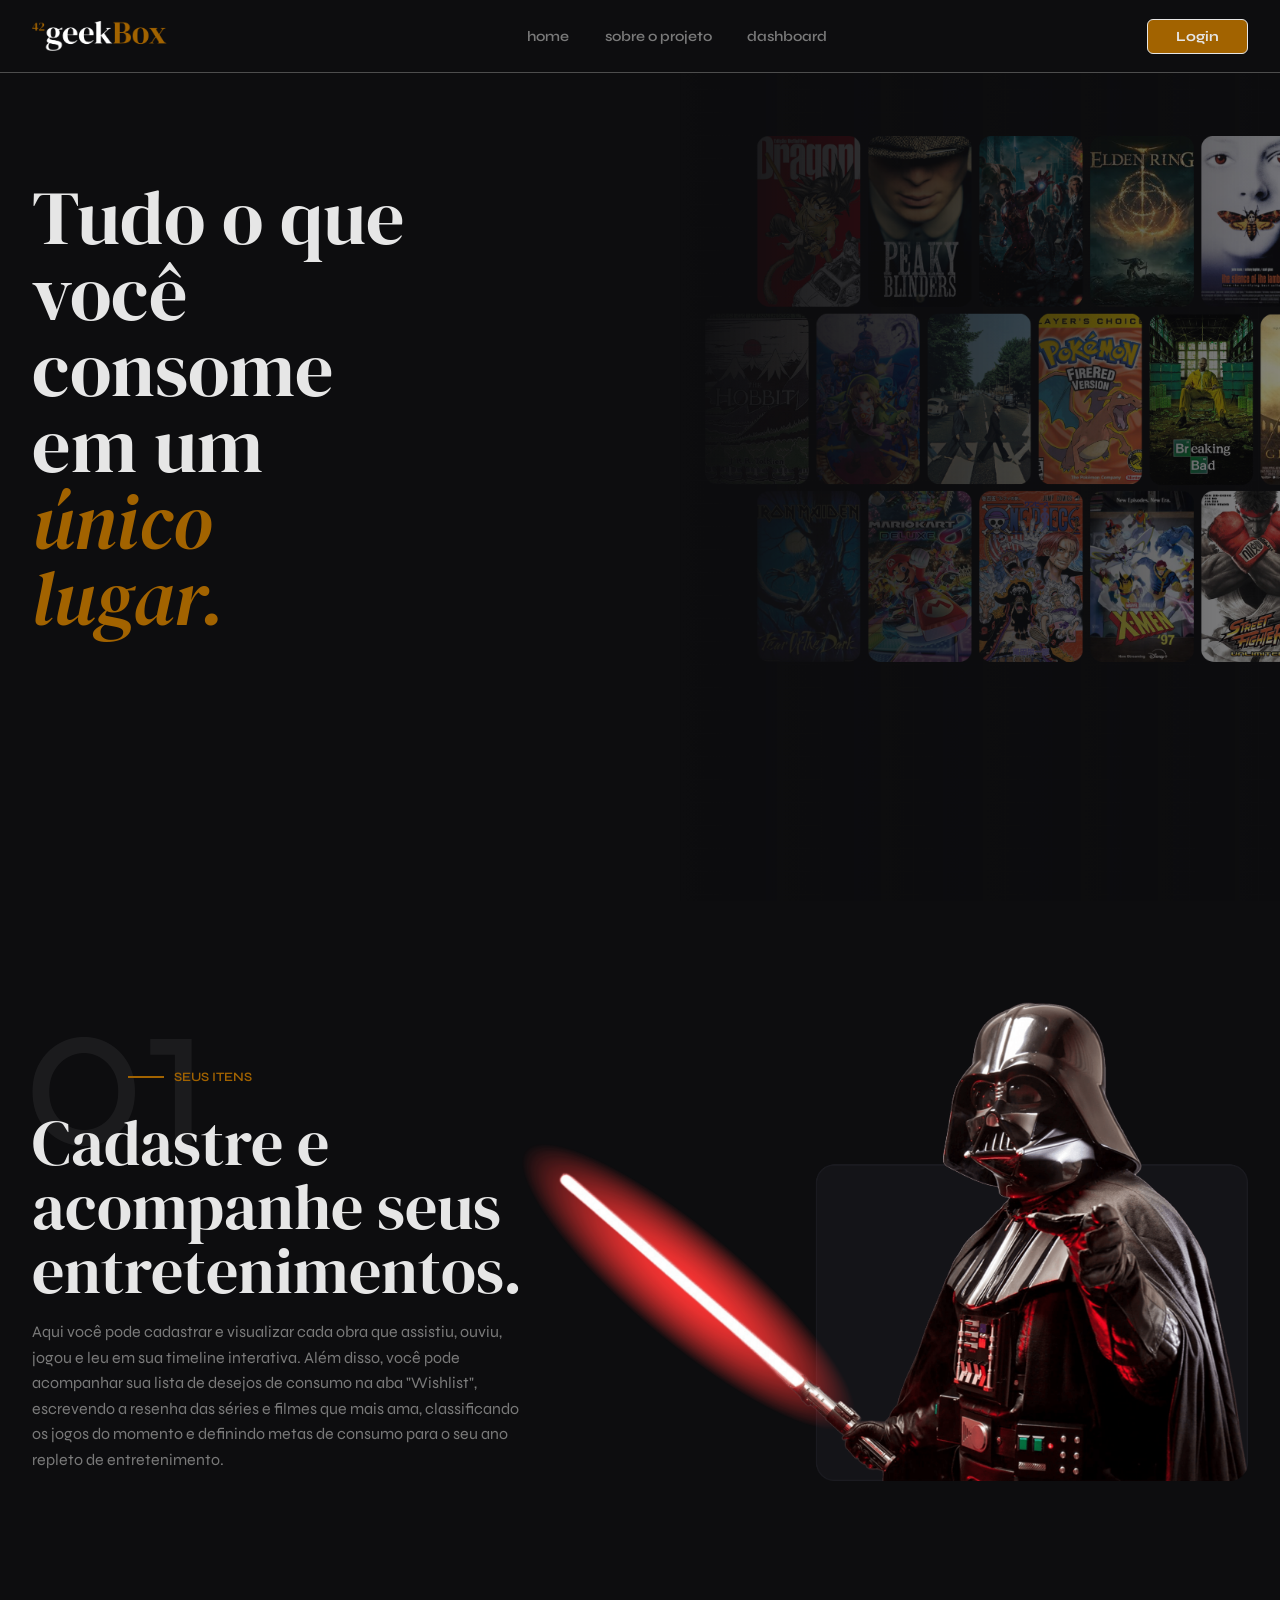
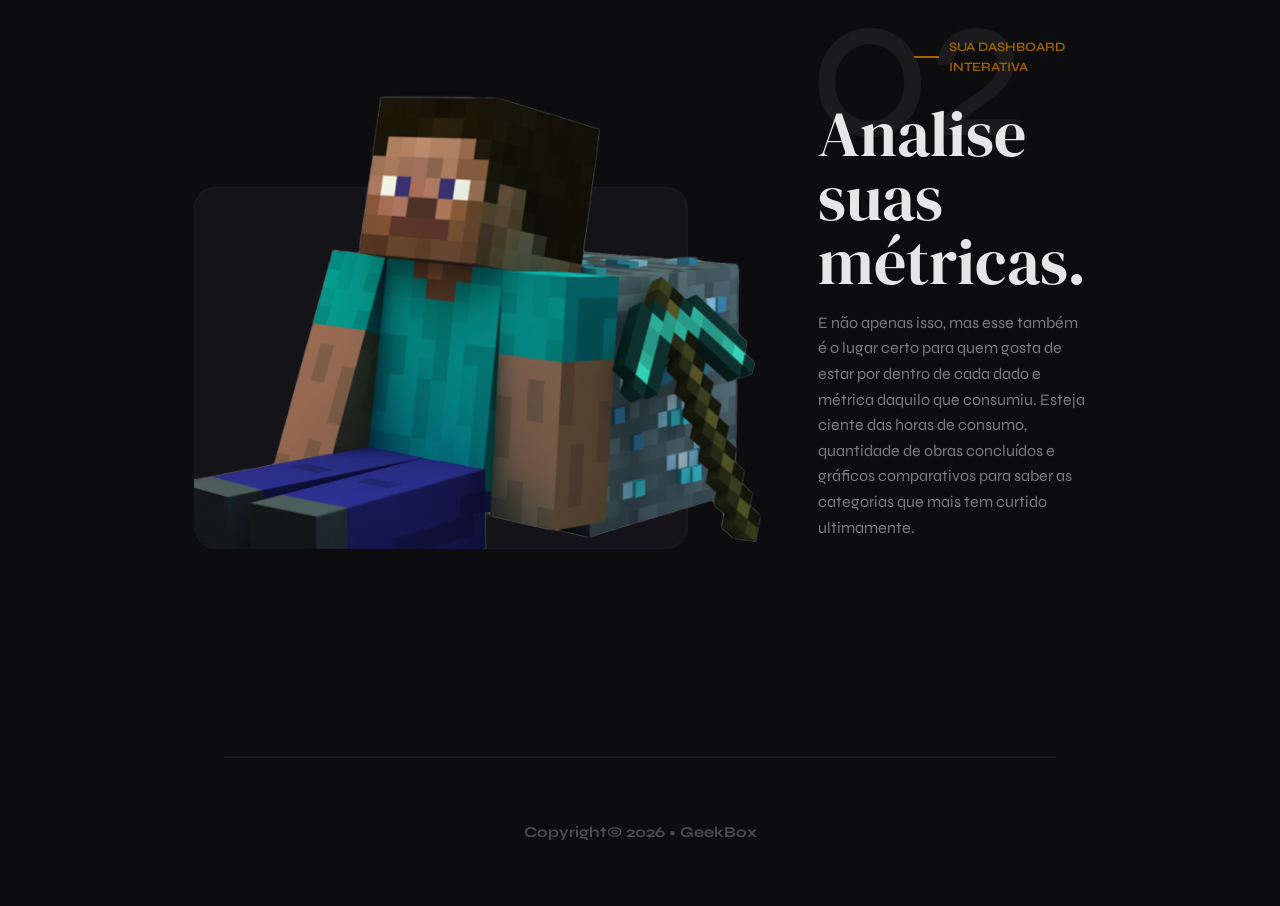
==== public/index.html @ f057a1bf "footer structure ready" ====
<!DOCTYPE html>
<html lang="en">

<head>
    <meta charset="UTF-8">
    <meta http-equiv="X-UA-Compatible" content="IE=edge">
    <meta name="viewport" content="width=device-width, initial-scale=1.0">

    <title>AquaTech | Página Inicial</title>

    <script src="./js/sessao.js"></script>

    <link rel="stylesheet" href="./css/estilo.css">
    <link rel="stylesheet" href="./css/components.css">
    <link rel="icon" href="./assets/icon/favicon2.ico">
    <link rel="preconnect" href="https://fonts.gstatic.com">
</head>

<body>
    <div class="header">
      <div class="container">
        <div class="logo-img">
          <img src="../public/assets/logo/logo-geekbox.png" alt="">
        </div>
        <ul class="navbar">
          <li><a href="#hero-section">home</a></li>    
          <li><a href="#second-section">sobre o projeto</a></li>    
          <li><a href="#third-section">dashboard</a></li>    
        </ul>
        <a href="./login.html">
          <button class="btn-login">Login</button>
        </a>
      </div>
    </div>
  

    <div>
      <div class="banner">
        <div class="container">
          <p>Tudo o que você consome em um <span>único lugar.</span></p>
        </div>
      </div>
    </div>
  

<!-- SEGUNDA SECTION -->
    <div class="social">
      <div class="container">
        <div class="content">
          <div class="container-text">
            <div class="content-header">
              <span class="bg-number">01</span>
              <div class="header-tag">
                <span class="line"></span>
                <span>SEUS ITENS</span>
              </div>
            </div>
            <div class="content-title">
              <h2>
                Cadastre e acompanhe seus entretenimentos.
              </h2>
            </div>
            <div class="content-text">
              <p>
                Aqui você pode cadastrar e visualizar cada obra que assistiu, ouviu, jogou e leu em sua timeline interativa. Além disso, você pode acompanhar sua lista de desejos de consumo na aba "Wishlist", escrevendo a resenha das séries e filmes que mais ama, classificando os jogos do momento e definindo metas de consumo para o seu ano repleto de entretenimento.
              </p>
            </div>
          </div>
          <div class="content-img">
            <img src="./assets/landing-page/Group 19.png" alt="">
          </div>
        </div>

      </div>
    </div>

<!-- TERCEIRA SECTION -->
    <div class="social">
      <div class="container">
        <div class="content-second">
          <div class="content-img">
            <img src="./assets/landing-page/Group 20.png" alt="">
          </div>

          <div class="container-text">
            <div class="content-header">
              <span class="bg-number">02</span>
              <div class="header-tag">
                <span class="line"></span>
                <span>SUA DASHBOARD INTERATIVA</span>
              </div>
            </div>
            <div class="content-title">
              <h2>
                Analise suas métricas.
              </h2>
            </div>
            <div class="content-text">
              <p>
                E não apenas isso, mas esse também é o lugar certo para quem gosta de estar por dentro de cada dado e métrica daquilo que consumiu. Esteja ciente das horas de consumo, quantidade de obras concluídos e gráficos comparativos para saber as categorias que mais tem curtido ultimamente.
              </p>
            </div>
          </div>
        </div>

      </div>
    </div>

    <!-- <div>
      <div class="container">

      </div>
    </div> -->
  
    <div class="footer">
      <div>
        <span class="line-footer"></span>
      </div>
      <div class="container">
        <h4>Copyright© 2026 • GeekBox</h4>
      </div>
    </div>
  </body>

</html>
---- public/css/estilo.css ----
@import url('https://fonts.googleapis.com/css2?family=DM+Mono:ital,wght@0,300;0,400;0,500;1,300;1,400;1,500&display=swap');

@import url('https://fonts.googleapis.com/css2?family=DM+Mono:ital,wght@0,300;0,400;0,500;1,300;1,400;1,500&family=DM+Serif+Display:ital@0;1&display=swap');

@import url('https://fonts.googleapis.com/css2?family=DM+Mono:ital,wght@0,300;0,400;0,500;1,300;1,400;1,500&family=DM+Serif+Display:ital@0;1&family=Syne:wght@400..800&display=swap');


body {
  margin: 0;
  padding: 0;
  font-family: var(--fonte-principal);
  font-size: 1rem;
  line-height: 1.6;

  color: #e6e6e6;
  background-color: #0D0D0F;
}

:root {
  --tamanho-header: 8vh;
  --tamanho-banner: calc(100vh - var(--tamanho-header));
  /* --tamanho-simulador: calc(100vh - var(--tamanho-header) - var(--tamanho-footer) - 2px); */
  --tamanho-section: fit-content;
  --tamanho-login: calc(100vh - var(--tamanho-header) - var(--tamanho-footer) - 2px);
  --tamanho-footer: 65px;

  --dourado-principal: #A26300;
  --cinza-principal: #1C1C22;
  --cinza-secundario: #4D4D4D;
  --cinza-conteudo: #7a7a7a;
  --cinza-borda: #24242D; 
  --cinza-apagado: rgba(255, 255, 255, 0.06);

  --verde-claro: #639922;
  --verde-escuro: #1D9E75;
  --amarelo: #CAA200;
  --azul: #378ADD;
  --roxo: #5E56C4;
  --rosa: #D4537E;
  --laranja: #D85A30;

  --fonte-titulo: 'DM Serif Display', serif;
  --fonte-principal: 'Syne', sans-serif;
  --fonte-secundaria: 'DM Mono', sans-serif;
}

.container {
  display: flex;
  width: 95%;
  margin: auto;
}

.header {
  height: var(--tamanho-header);
  border-bottom: 1px solid var(--cinza-secundario);
}

.header .container {
  justify-content: space-between;
  align-items: center;
  height: 100%;
}

.header a {
  text-decoration: none;
  color: var(--cinza-conteudo);
  font-weight: 600;
  font-size: 0.9em;
}

.agora {
  font-weight: 800;
}

.navbar {
  width: 300px;
  display: flex;
  align-items: center;
  justify-content: space-between;
  list-style: none;

  color: #e3b062;
}

.header h1 {
  margin: 0;
}

/* BANNER */


.banner {
  height: var(--tamanho-banner);

  background-image: url('../assets/landing-page/banner-img.png');
  background-size: cover;
}

.banner .container {
  justify-content: center;
  align-items: center;
  height: 100%;
}

.banner .container p {
  width: 40%;
  margin: 0 840px 160px 0;
  padding: 0;
  font-size: 76px;
  line-height: 1;
  font-family: var(--fonte-titulo);
}

.banner .container span {
  font-style: italic;
  color: var(--dourado-principal);
}

/* MISSÃO VISÃO VALORES */

.social {
  height: var(--tamanho-section);
}

.social .container {

  justify-content: center;
  align-items: center;
  /* padding: 42px 420px; */
}

.social .container .content {
  display: flex;
  flex-direction: row;
  justify-content: center;
  align-items: flex-end;
  
  height: 100%;
  width: 100%;
  padding: 80px 320px;
  
}


.social .container .content-second {
  display: flex;
  flex-direction: row;
  justify-content: center;
  align-items: flex-end;
  
  height: 100%;
  width: 100%;
  padding: 80px 320px;
  gap: 56px;
}

.container-text {
  position: relative;
  z-index: 1;
  display: flex;
  flex-direction: column;

}

.content-header {
  position: relative;
}

.bg-number{
  position: absolute;
  top: -140px;
  left: -10px;

  font-family: var(--fonte-principal);
  font-size: 210px;
  font-weight: 400;
  line-height: 1;
  color: var(--cinza-apagado);
}

.header-tag {
  position: absolute;
  bottom: 24px;
  left: 96px;
  display: flex;
  align-items: center;
  gap: 10px;

}

.social p {
  text-align: left;
}




.line {
  display: block;
  background-color: var(--dourado-principal);
  width: 36px;
  height: 2px;
}

.header-tag:nth-child(2) {
  z-index: 999;
  font-family: var(--fonte-principal);
  font-size: 0.8em;
  font-weight: 600;
  color: var(--dourado-principal);
}


.content-img img {
  height: 500px;
}

.content-title h2 {
  font-family: var(--fonte-titulo);
  font-size: 4em;
  font-weight: 200;
  line-height: 1;

  margin: 0;
}

.content-text p {
  color: var(--cinza-conteudo);
}

/* FOOTER */

.footer {
  height: 150px;
  color: var(--cinza-secundario);

  display: flex;
  font-size: 15px;
  flex-direction: column;
  justify-content: center;
  align-items: center;

  margin-top: 120px;
}

.footer .container {
  justify-content: center;
  text-align: center;
}

.footer .container .version {
  font-size: 12px;
}

.line-footer {
  display: block;
  background-color: var(--cinza-apagado);
  width: 65vw;
  height: 2px;
}

/* LOGIN */

.login {
  height: var(--tamanho-login);
  background-image: url('../assets/imgs/bg-jelly-fish-para-home.png');
  background-size: cover;
}

.login .container {
  justify-content: center;
  align-items: center;
  height: 100%;
}

.card {
  width: 50%;
  background-color: #e5e5e5;
  border-radius: 10px;
  display: flex;
  align-items: center;
  justify-content: space-evenly;
  color: palevioletred;
  flex-direction: column;
  height: fit-content;
  padding: 20px 0;
}

.card h2 {
  margin: 0;
  font-size: 30px;
}

.formulario {
  display: flex;
  height: 90%;
  width: 80%;
  justify-content: space-around;
  flex-direction: column;
}

.formulario span {
  font-size: 15px;
  font-weight: 800;
}

.formulario input {
  border: 2px solid #32b9cd;
  text-align: center;
  border-radius: 10px;
  margin: 0;
}

.formulario select {
  border: 2px solid #32b9cd;
  background-color: white;
  color: gray;
  height: 36px;
  text-align: center;
  border-radius: 10px;
  margin: 0;
}

.campo {
  display: flex;
  flex-direction: column;
  justify-content: start;
  padding: 5px 0;
}

.botao {
  cursor: pointer;
  font-family: "Barlow", sans-serif;
  border: 0;
  border-radius: 5px;
  font-weight: 600;
  font-size: 18px;
  color: #fff;
  background-color: #ED145B;
  width: 120px;
  height: 30px;
  align-self: center;
  margin-top: 20px;
}

.loading-div {
  width: 50px;
  display: none;
}

.loading-div img {
  height: 50px;
  width: 50px;
}

#div_erros_login {
  display: none
}

/* FORMULARIO */

.alerta_erro{
  display: flex;
  justify-content: flex-end;
}

.card_erro {
  display: none;
  background-color: #fff;
  color: black;
  width: 230px;
  position: fixed;
  border-radius: 4px;
  border: #ED145B 3px solid;
  padding: 10px;
  margin-right: 10%;
}

.card_erro #mensagem_erro{
  font-weight: 500;
  font-size: 20px;
}

.formulario .tipo_campo {
  font-size: 20px;
  font-weight: 600 !important;
}

.formulario {
  display: flex;
  flex-direction: column;
}

input {
  margin-bottom: 10px;
  border: 2px solid #32b9cd;
  padding: 10px;
  text-align: center;
  border-radius: 10px;
}

.btn {
  font-family: "Barlow", sans-serif;
  border: 0;
  border-radius: 5px;
  font-weight: 600;
  font-size: 18px;
  padding: 10px 15px;
  color: white;
  background-color: #ED145B;
  width: 120px;
  align-self: center;
  margin-top: 5px;
}

.loading-div {
  width: 50px;
  margin: auto;
  display: none;
}

.loading-div img {
  height: 50px;
  width: 50px;
}

/* SIMULADOR */

.simulador {
  color: white;
}

.simulador .container {
  flex-direction: column;
  overflow: scroll; 
  height: var(--tamanho-simulador);
}

/* ALERTA */

#alerta {
  position: absolute;
  right: 0;
  bottom: 0;
}

.mensagem-alarme {
  background-color: white;
  border-radius: 5px;
  width: 300px;
  height: 80px;
  margin: 10px;
  padding: 10px 0;
  display: flex;
  justify-content: space-evenly;
  align-items: center;
}

.mensagem-alarme h3 {
  font-size: 14px;
  margin: 0;
}

.mensagem-alarme .informacao {
  width: 66%;
}

.alarme-sino {
  width: 48px;
  height: 48px;
  animation-name: bell;
  animation-duration: 4s;
  background-image: url('https://cdn-icons-png.flaticon.com/512/1157/1157000.png');
  background-size: cover;
  animation-iteration-count: infinite;
}

@keyframes bell {
  0%   {transform: rotate(25deg)}
  25%  {transform: rotate(-25deg)}
  50%  {transform: rotate(25deg)}
  75%  {transform: rotate(-25deg)}
  100% {transform: rotate(25deg)}
}
---- public/css/components.css ----
.logo-img {
    display: flex;
}

.logo-img img {
    height: 30px;
}

.btn-login {
    background-color: #A26300;
    color: #e6e6e6;
    border: 1.5px solid #e6e6e6;
    border-radius: 6px;
    padding: 8px 28px;
    cursor: pointer;
    font-family: 'Syne', sans-serif;
    font-weight: 700;
    font-size: 14px;
}
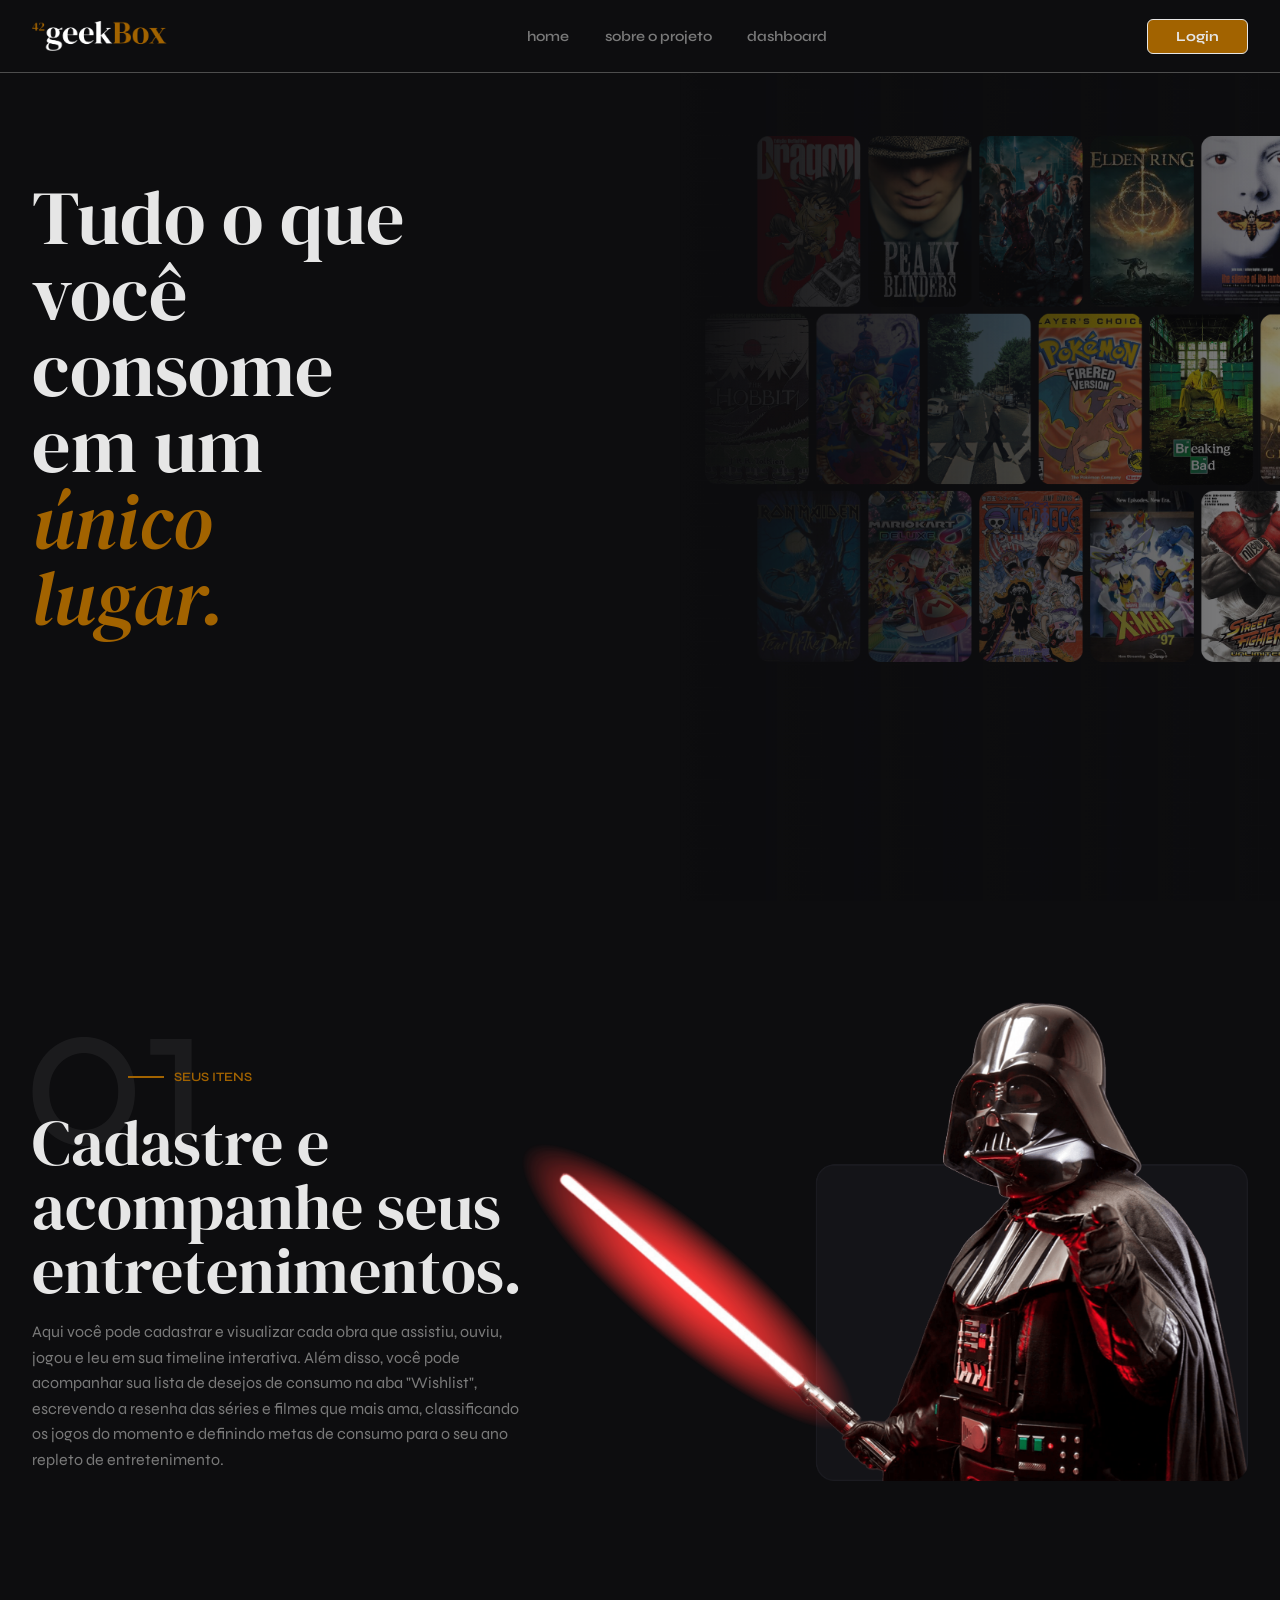
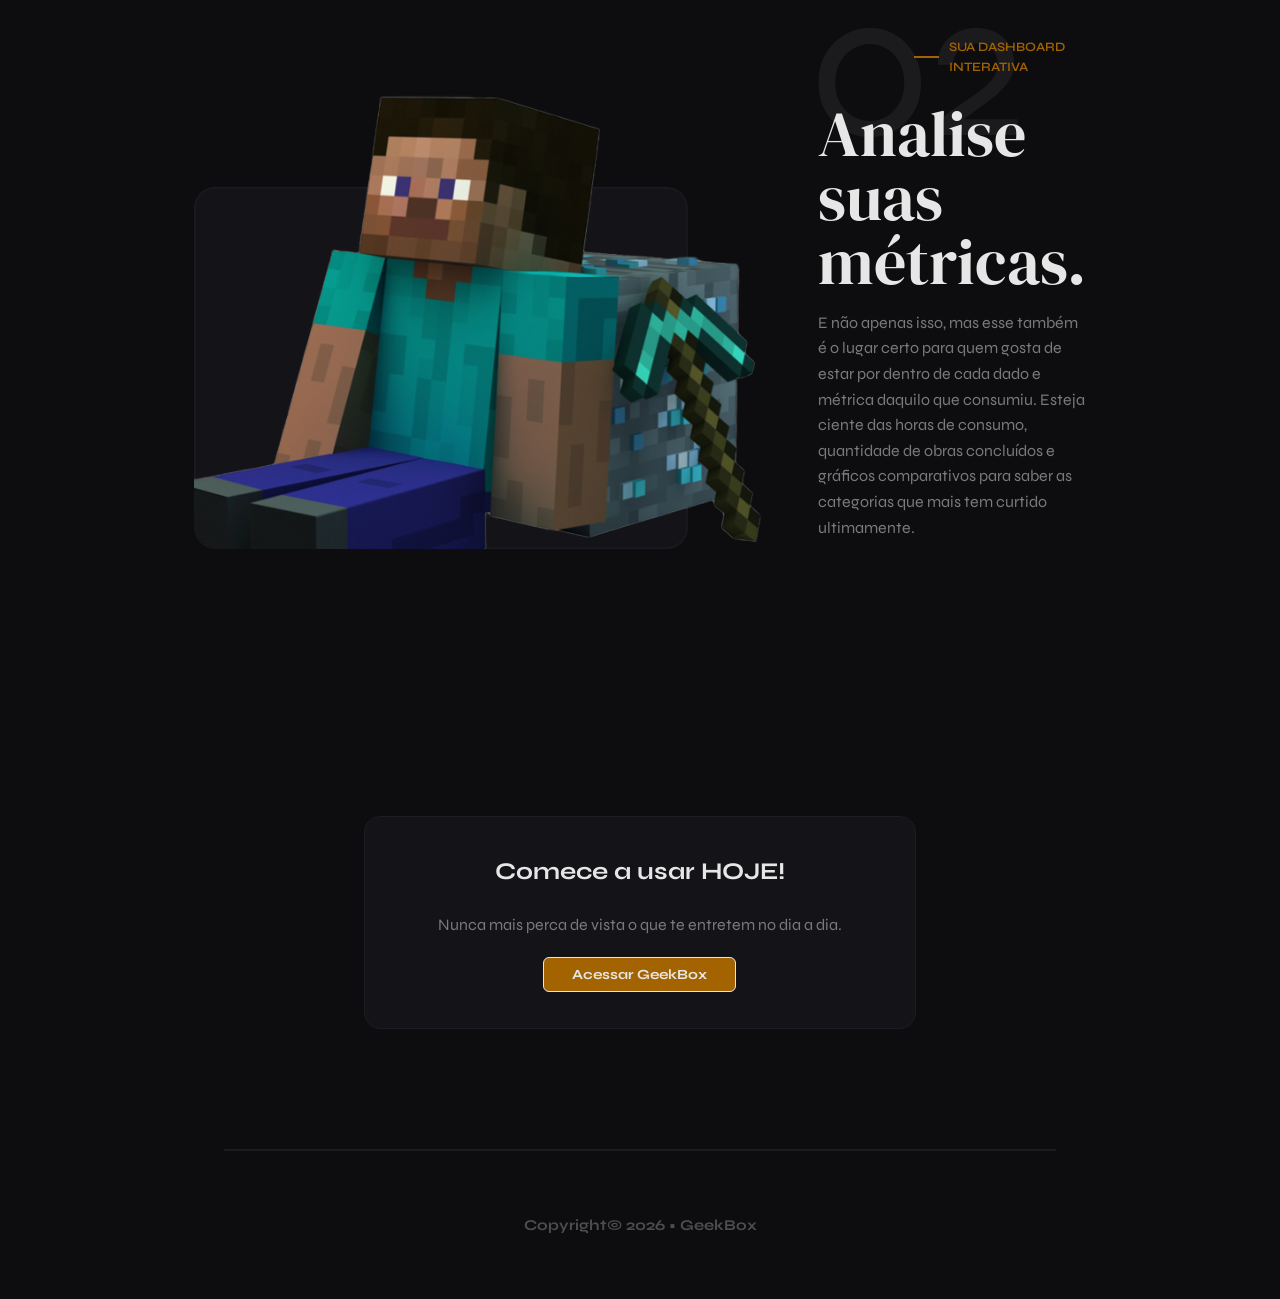
==== commit 0aadcfd0: "cta div" ====
--- a/public/index.html
+++ b/public/index.html
@@ -106,6 +106,15 @@
       </div>
     </div>
 
+    <div class="social cta">
+      <div class="container">
+        <div class="card">
+          <h2>Comece a usar <span>HOJE!</span></h2>
+          <p>Nunca mais perca de vista o que te entretem no dia a dia.</p>
+          <button class="btn-login">Acessar GeekBox</button>
+        </div>
+      </div>
+    </div>
     <!-- <div>
       <div class="container">
 
--- a/public/css/estilo.css
+++ b/public/css/estilo.css
@@ -25,6 +25,7 @@
   --tamanho-footer: 65px;
 
   --dourado-principal: #A26300;
+  --cinza-escuro: #141418;
   --cinza-principal: #1C1C22;
   --cinza-secundario: #4D4D4D;
   --cinza-conteudo: #7a7a7a;
@@ -228,6 +229,12 @@
   color: var(--cinza-conteudo);
 }
 
+/* CTA */
+
+.cta {
+  margin-top: 180px;
+}
+
 /* FOOTER */
 
 .footer {
@@ -271,24 +278,6 @@
   justify-content: center;
   align-items: center;
   height: 100%;
-}
-
-.card {
-  width: 50%;
-  background-color: #e5e5e5;
-  border-radius: 10px;
-  display: flex;
-  align-items: center;
-  justify-content: space-evenly;
-  color: palevioletred;
-  flex-direction: column;
-  height: fit-content;
-  padding: 20px 0;
-}
-
-.card h2 {
-  margin: 0;
-  font-size: 30px;
 }
 
 .formulario {
--- a/public/css/components.css
+++ b/public/css/components.css
@@ -16,4 +16,28 @@
     font-family: 'Syne', sans-serif;
     font-weight: 700;
     font-size: 14px;
+}
+
+.card {
+    width: 40%;
+    height: fit-content;
+
+    background-color: var(--cinza-escuro);
+    border: 1px solid var(--cinza-principal);
+    border-radius: 16px;
+    padding: 36px 32px;
+
+    display: flex;
+    flex-direction: column;
+
+    align-items: center;
+    gap: 4px;
+}
+
+.card p {
+    color: var(--cinza-conteudo);
+}
+
+.card h2 {
+    margin: 0;
 }
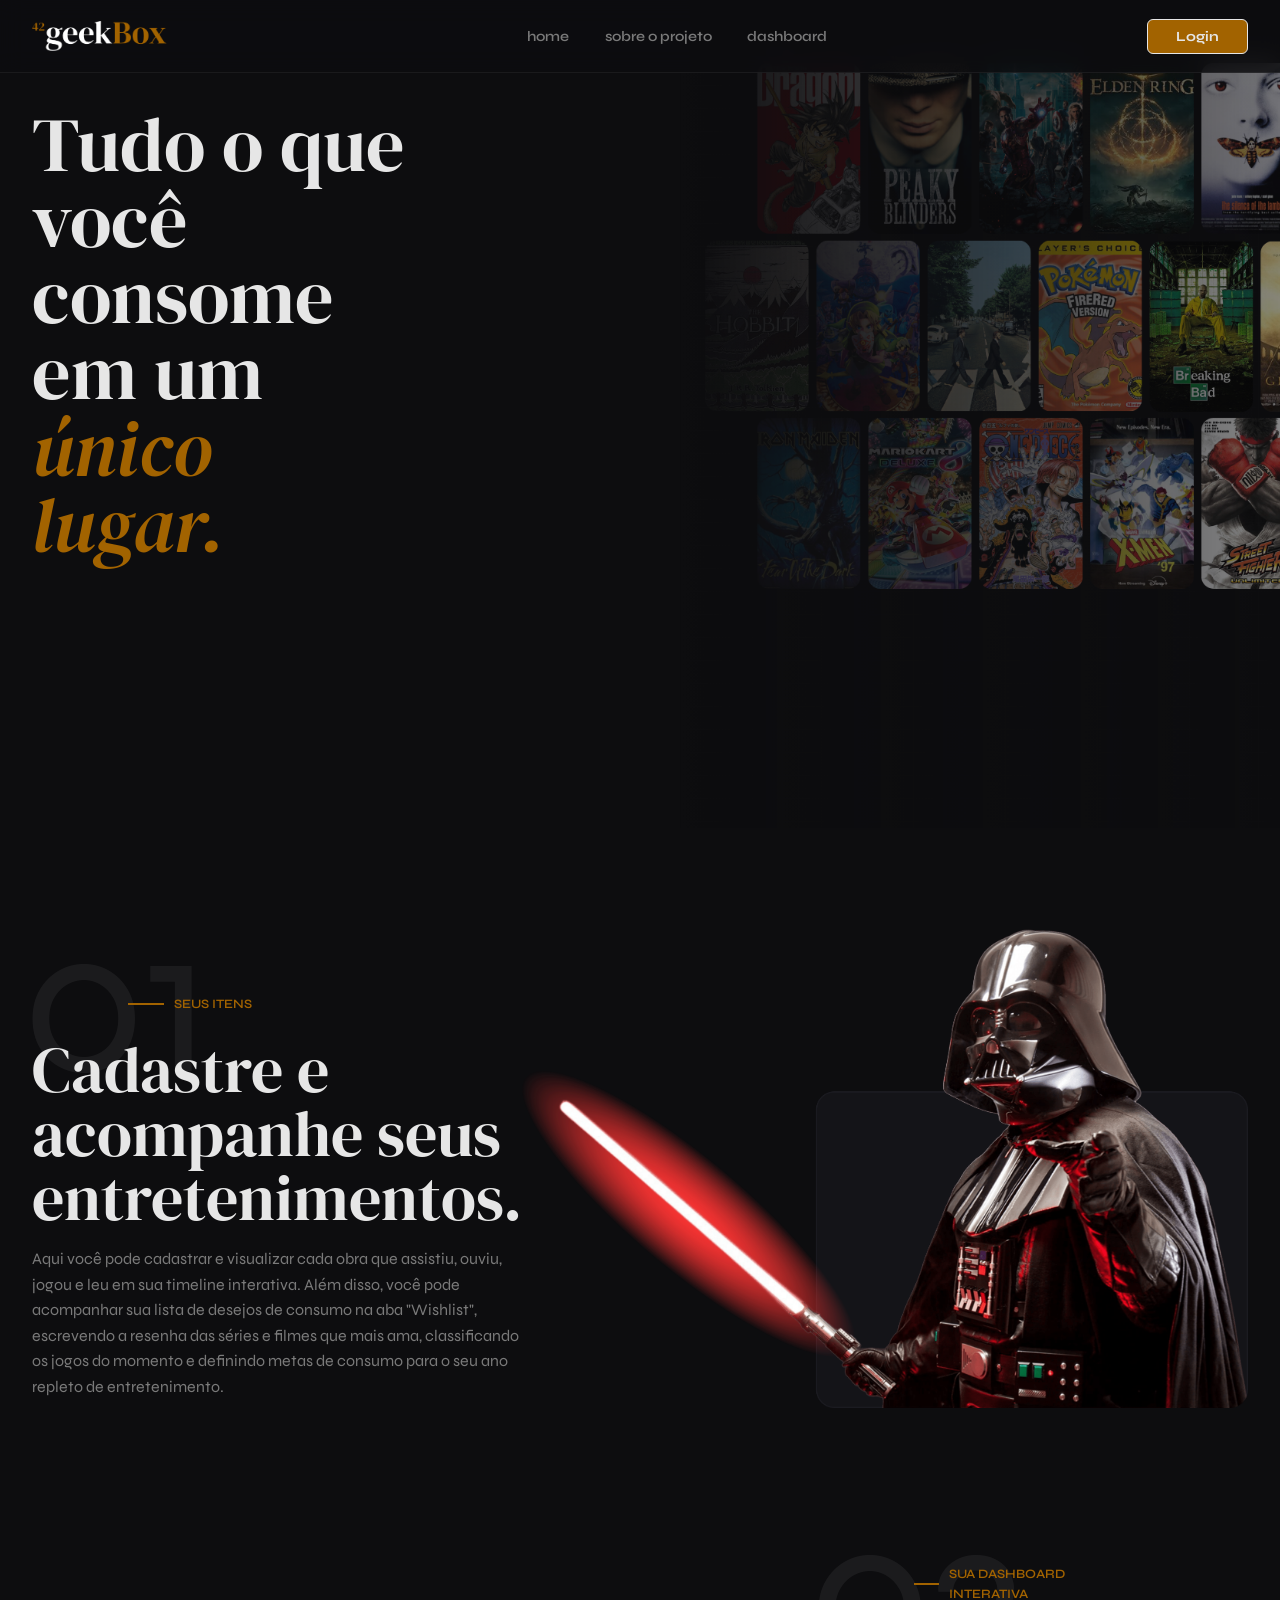
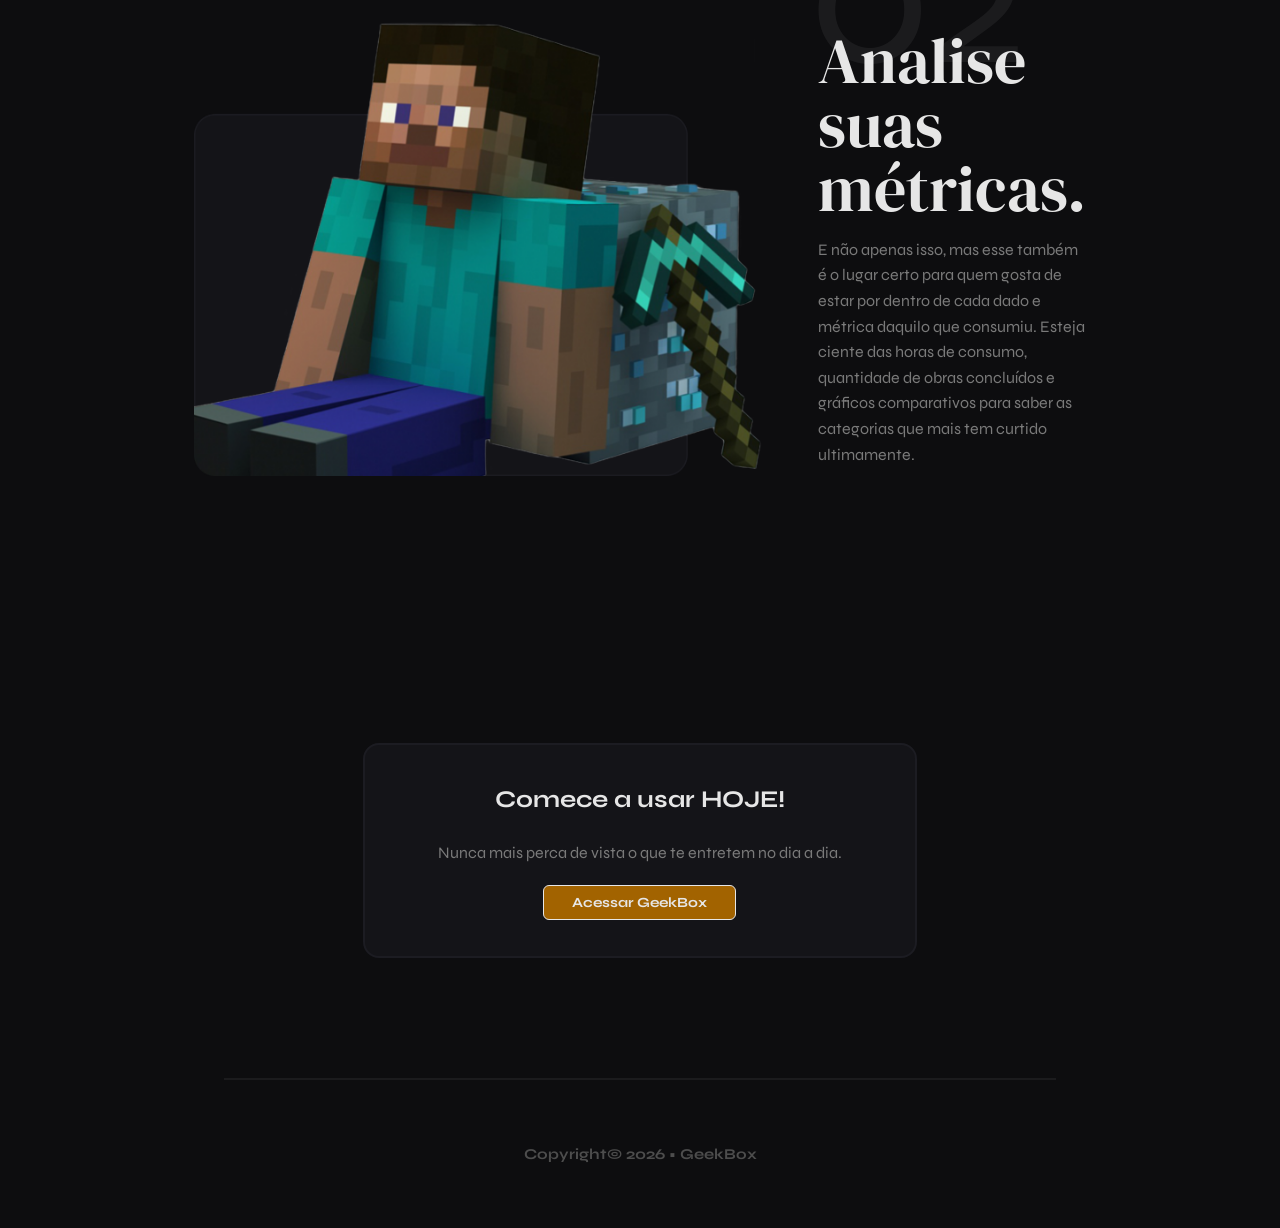
==== commit 4c25f767: "login page updated" ====
--- a/public/index.html
+++ b/public/index.html
@@ -20,7 +20,7 @@
     <div class="header">
       <div class="container">
         <div class="logo-img">
-          <img src="../public/assets/logo/logo-geekbox.png" alt="">
+          <img src="./assets/logo/logo-geekbox.png" alt="">
         </div>
         <ul class="navbar">
           <li><a href="#hero-section">home</a></li>    
@@ -37,7 +37,7 @@
     <div>
       <div class="banner">
         <div class="container">
-          <p>Tudo o que você consome em um <span>único lugar.</span></p>
+          <p>Tudo o que você consome em um <span class="italic-span">único lugar.</span></p>
         </div>
       </div>
     </div>
@@ -108,7 +108,7 @@
 
     <div class="social cta">
       <div class="container">
-        <div class="card">
+        <div class="card card-cta">
           <h2>Comece a usar <span>HOJE!</span></h2>
           <p>Nunca mais perca de vista o que te entretem no dia a dia.</p>
           <button class="btn-login">Acessar GeekBox</button>
--- a/public/css/estilo.css
+++ b/public/css/estilo.css
@@ -21,10 +21,12 @@
   --tamanho-banner: calc(100vh - var(--tamanho-header));
   /* --tamanho-simulador: calc(100vh - var(--tamanho-header) - var(--tamanho-footer) - 2px); */
   --tamanho-section: fit-content;
-  --tamanho-login: calc(100vh - var(--tamanho-header) - var(--tamanho-footer) - 2px);
+  /* --tamanho-login: calc(100vh - var(--tamanho-header)); */
+  --tamanho-login: 74vh;
   --tamanho-footer: 65px;
 
-  --dourado-principal: #A26300;
+  --branco: #e6e6e6;
+  --dourado-principal: rgb(162, 99, 0);
   --cinza-escuro: #141418;
   --cinza-principal: #1C1C22;
   --cinza-secundario: #4D4D4D;
@@ -53,7 +55,16 @@
 
 .header {
   height: var(--tamanho-header);
-  border-bottom: 1px solid var(--cinza-secundario);
+  border-bottom: 1px solid var(--cinza-apagado);
+  width: 100%;
+  position: fixed;
+  background-color: rgba(13, 13, 15, 0.8);
+  backdrop-filter: blur(12px);
+  z-index: 9999;
+}
+
+.header-login {
+  position: relative;
 }
 
 .header .container {
@@ -80,7 +91,7 @@
   justify-content: space-between;
   list-style: none;
 
-  color: #e3b062;
+  color: var(--dourado-principal);
 }
 
 .header h1 {
@@ -112,7 +123,7 @@
   font-family: var(--fonte-titulo);
 }
 
-.banner .container span {
+.italic-span {
   font-style: italic;
   color: var(--dourado-principal);
 }
@@ -268,36 +279,61 @@
 
 /* LOGIN */
 
+.main-container {
+  display: flex;
+  flex-direction: column;
+
+  gap: 24px;
+  height: 100vh;
+
+  margin-bottom: 24px;
+}
+
 .login {
   height: var(--tamanho-login);
-  background-image: url('../assets/imgs/bg-jelly-fish-para-home.png');
-  background-size: cover;
+  padding: 80px;
 }
 
 .login .container {
   justify-content: center;
   align-items: center;
+
   height: 100%;
+  width: 100%;
 }
 
 .formulario {
   display: flex;
-  height: 90%;
-  width: 80%;
-  justify-content: space-around;
-  flex-direction: column;
+  height: fit-content;
+  width: 100%;
+  justify-content: center;
+  flex-direction: column; 
+}
+
+.login-div {
+  display: flex;
+  justify-content: center;
+
+  margin-top: 24px;
+}
+
+.login-div button {
+  width: 140px;
 }
 
 .formulario span {
   font-size: 15px;
-  font-weight: 800;
+  font-weight: 700;
 }
 
 .formulario input {
-  border: 2px solid #32b9cd;
-  text-align: center;
-  border-radius: 10px;
-  margin: 0;
+  background-color: transparent;
+  padding: 8px 10px;
+  /* width: 100%; */
+  margin-bottom: 14px;
+  border: 1px solid var(--branco);
+  border-radius: 6px;
+  color: #e6e6e6;
 }
 
 .formulario select {
@@ -346,6 +382,12 @@
   display: none
 }
 
+.login-container {
+  display: flex;
+  gap: 12px;
+  align-items: stretch;
+}
+
 /* FORMULARIO */
 
 .alerta_erro{
@@ -381,11 +423,8 @@
 }
 
 input {
-  margin-bottom: 10px;
-  border: 2px solid #32b9cd;
-  padding: 10px;
-  text-align: center;
-  border-radius: 10px;
+  font-family: var(--fonte-principal);
+
 }
 
 .btn {
--- a/public/css/components.css
+++ b/public/css/components.css
@@ -19,11 +19,11 @@
 }
 
 .card {
-    width: 40%;
-    height: fit-content;
+    width: 100%;
+    height: 100%;
 
     background-color: var(--cinza-escuro);
-    border: 1px solid var(--cinza-principal);
+    border: 2px solid var(--cinza-principal);
     border-radius: 16px;
     padding: 36px 32px;
 
@@ -34,10 +34,105 @@
     gap: 4px;
 }
 
+
 .card p {
     color: var(--cinza-conteudo);
 }
 
 .card h2 {
     margin: 0;
-}+}
+
+.card-cta {
+    width: 40%;
+}
+
+.dash-button {
+    padding: 14px 40px;
+    border: 1.5px solid var(--branco);
+    border-radius: 8px;
+    font-weight: 700;
+    font-size: 14px;
+}
+
+.dash-button-selected {
+    padding: 14px 40px;
+    background-color: #e6e6e6;
+    border: 1.5px solid var(--branco);
+    border-radius: 8px;
+    font-weight: 700;
+    font-size: 14px;
+}
+
+.card-login {
+    flex: 1 1 300px;
+    display: flex;
+    justify-content: flex-start;
+    align-items: center;
+    border: 2px solid var(--cinza-principal);
+    background: linear-gradient(170deg, var(--cinza-escuro) 50%, var(--dourado-principal) 100%);
+    /* padding-bottom: 120px; */
+}
+
+.card-login h2 {
+    font-family: var(--fonte-titulo);
+    font-weight: 300;
+    font-size: 3.4em;
+    margin-bottom: 24px;
+}
+
+/* .card-login-header {
+    width: 100%;
+    height: fit-content;
+    display: flex;
+    justify-content: flex-start;
+    
+    padding-right: 42px;
+} */
+
+.card-login-header h2 {
+    margin-top: 72px;
+
+    width: 90%;
+    line-height: 1;
+}
+/* 
+.banner .container p {
+  width: 40%;
+  margin: 0 840px 160px 0;
+  padding: 0;
+  font-size: 76px;
+  line-height: 1;
+  font-family: var(--fonte-titulo);
+} */
+
+.card-img {
+    width: 100%;
+    height: 100%;
+
+    background-color: var(--cinza-escuro);
+    border: 1px solid var(--cinza-principal);
+    border-radius: 16px;
+    padding: 36px 32px;
+
+    display: flex;
+    flex-direction: column;
+
+    align-items: flex-start;
+    justify-content: flex-end;
+    gap: 4px;
+    flex: 4 1 300px;
+
+    background-image: linear-gradient(rgba(0, 0, 0, 0.4),rgba(0, 0, 0, 0.8)), url('../assets/poster/lotr.jpg');
+    background-repeat: no-repeat;
+    background-size: cover;
+    background-position: center;
+
+}
+
+.card-img h2 {
+    font-size: 2.6em;
+    font-weight: 700;
+    line-height: 1;
+    width: 40%;
+}
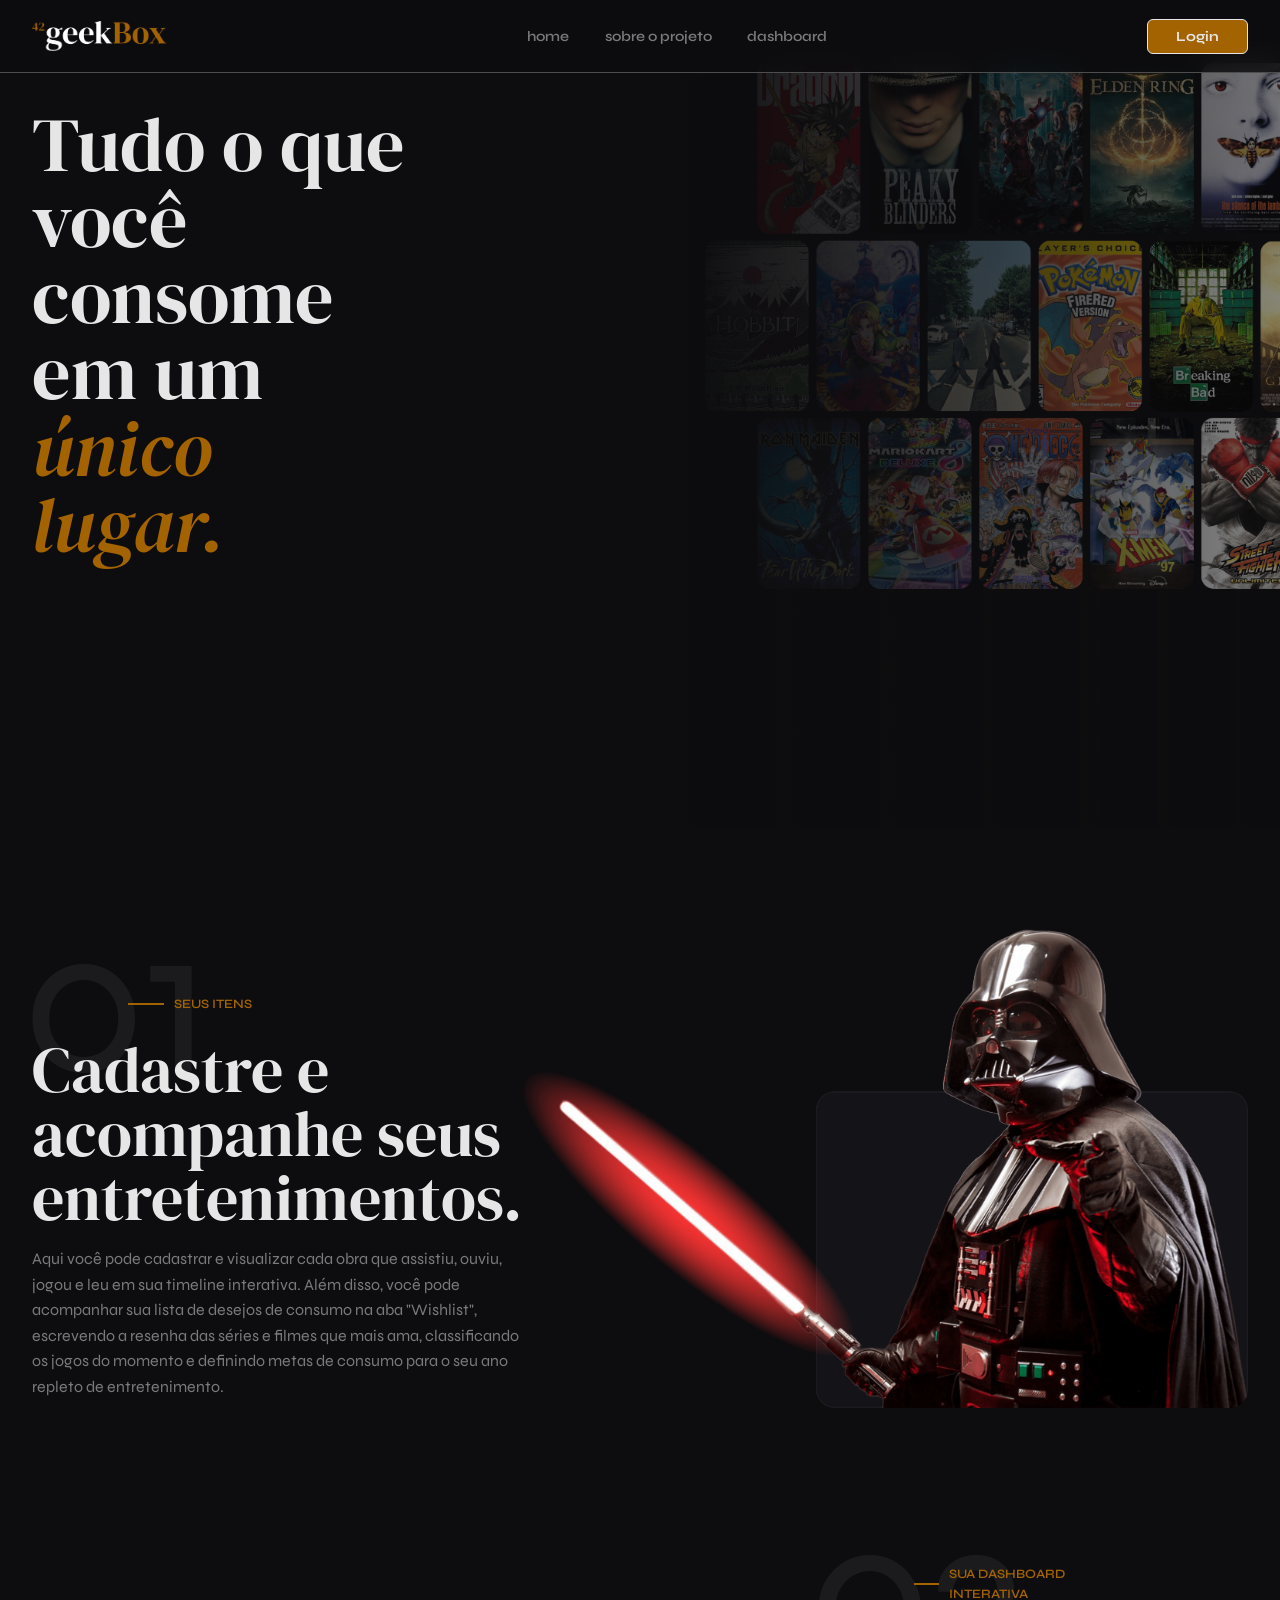
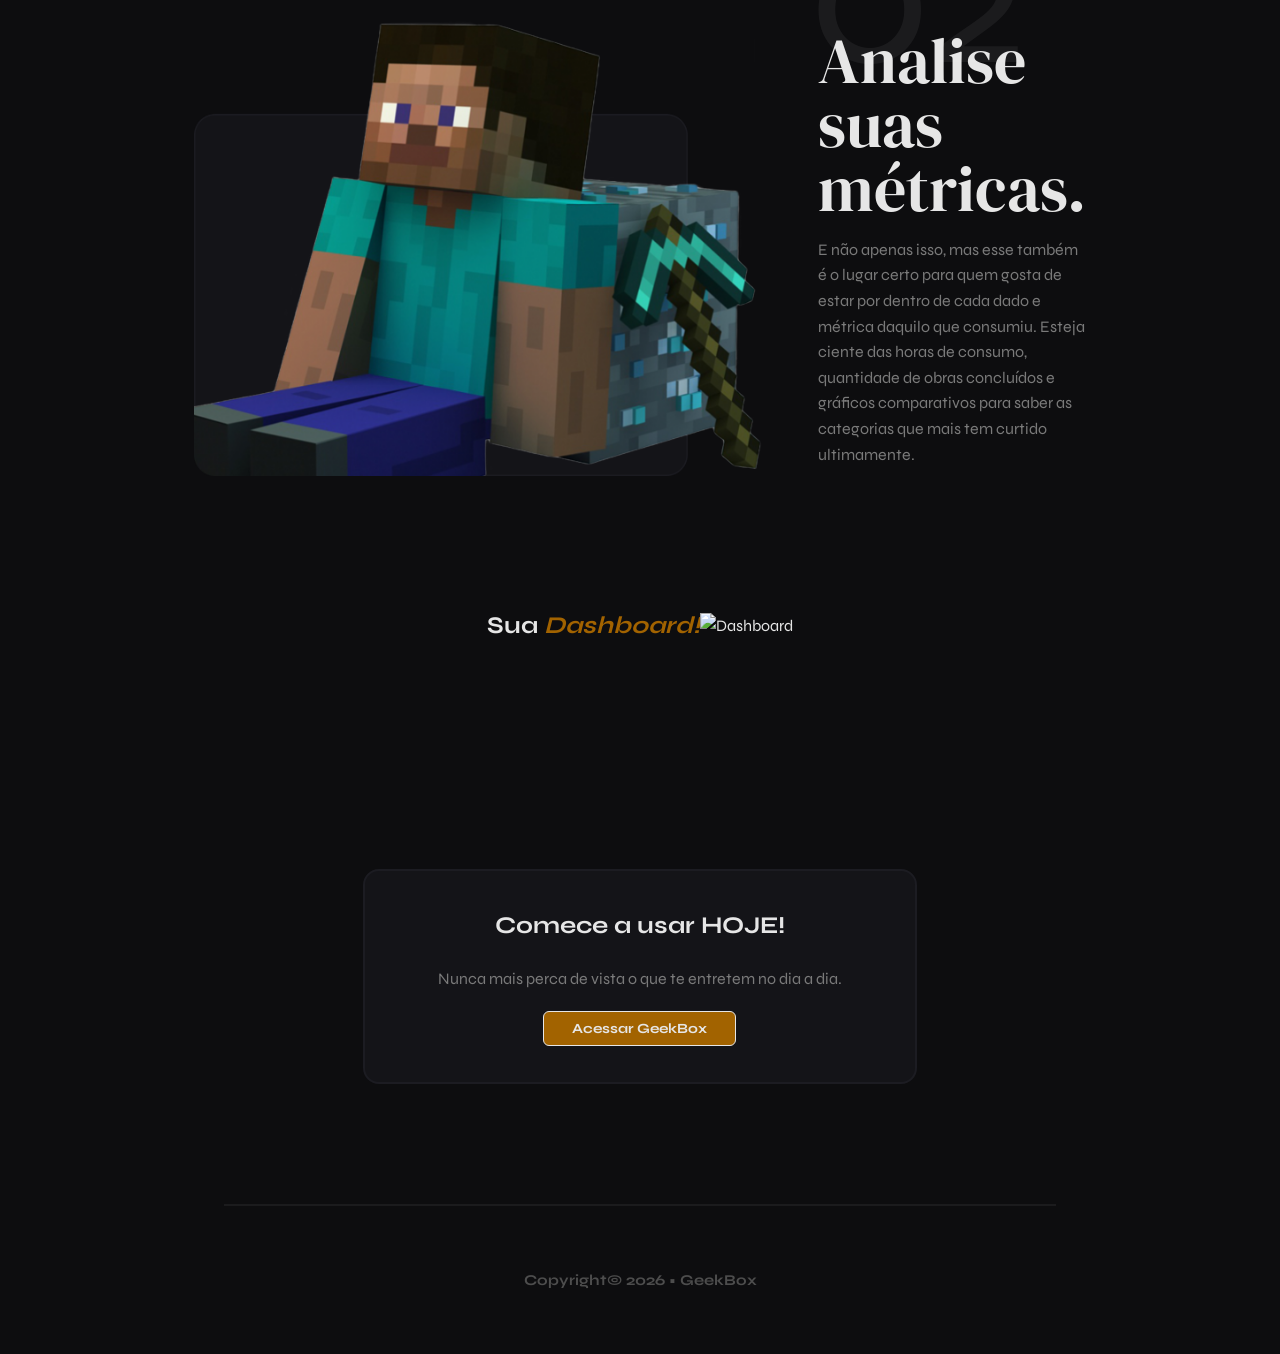
==== commit d0d9a7f0: "updating last changes" ====
--- a/public/index.html
+++ b/public/index.html
@@ -23,9 +23,9 @@
           <img src="./assets/logo/logo-geekbox.png" alt="">
         </div>
         <ul class="navbar">
-          <li><a href="#hero-section">home</a></li>    
-          <li><a href="#second-section">sobre o projeto</a></li>    
-          <li><a href="#third-section">dashboard</a></li>    
+          <li><a href="#">home</a></li>    
+          <li><a href="#">sobre o projeto</a></li>    
+          <li><a href="#">dashboard</a></li>    
         </ul>
         <a href="./login.html">
           <button class="btn-login">Login</button>
@@ -106,6 +106,15 @@
       </div>
     </div>
 
+    <div class="social">
+      <div class="container social-dashboard">
+         <h2 class="dashboard-title">
+            <p>Sua <span class="italic-span">Dashboard!</span></p>  
+          </h2>
+          <img src="/assets/images/landing-page/dashboard-print.png" alt="Dashboard" class="dashboard-img">
+      </div>
+    </div>
+
     <div class="social cta">
       <div class="container">
         <div class="card card-cta">
@@ -115,6 +124,7 @@
         </div>
       </div>
     </div>
+
     <!-- <div>
       <div class="container">
 
--- a/public/css/estilo.css
+++ b/public/css/estilo.css
@@ -55,7 +55,7 @@
 
 .header {
   height: var(--tamanho-header);
-  border-bottom: 1px solid var(--cinza-apagado);
+  border-bottom: 1px solid var(--cinza-secundario);
   width: 100%;
   position: fixed;
   background-color: rgba(13, 13, 15, 0.8);
--- a/public/css/components.css
+++ b/public/css/components.css
@@ -81,6 +81,15 @@
     margin-bottom: 24px;
 }
 
+.register {
+    background: linear-gradient(170deg, var(--cinza-escuro) 65%, var(--dourado-principal) 100%);
+}
+
+#register-img {
+    background-image: linear-gradient(rgba(0, 0, 0, 0.4),rgba(0, 0, 0, 0.8)), 
+    url('../assets/poster/hp.png');
+}
+
 /* .card-login-header {
     width: 100%;
     height: fit-content;
@@ -89,9 +98,15 @@
     
     padding-right: 42px;
 } */
-
 .card-login-header h2 {
     margin-top: 72px;
+
+    width: 90%;
+    line-height: 1;
+}
+
+.card-register-header h2 {
+    margin-top: 32px;
 
     width: 90%;
     line-height: 1;
@@ -123,7 +138,8 @@
     gap: 4px;
     flex: 4 1 300px;
 
-    background-image: linear-gradient(rgba(0, 0, 0, 0.4),rgba(0, 0, 0, 0.8)), url('../assets/poster/lotr.jpg');
+    background-image: linear-gradient(rgba(0, 0, 0, 0.4),rgba(0, 0, 0, 0.8)), 
+    url('../assets/poster/lotr.jpg');
     background-repeat: no-repeat;
     background-size: cover;
     background-position: center;
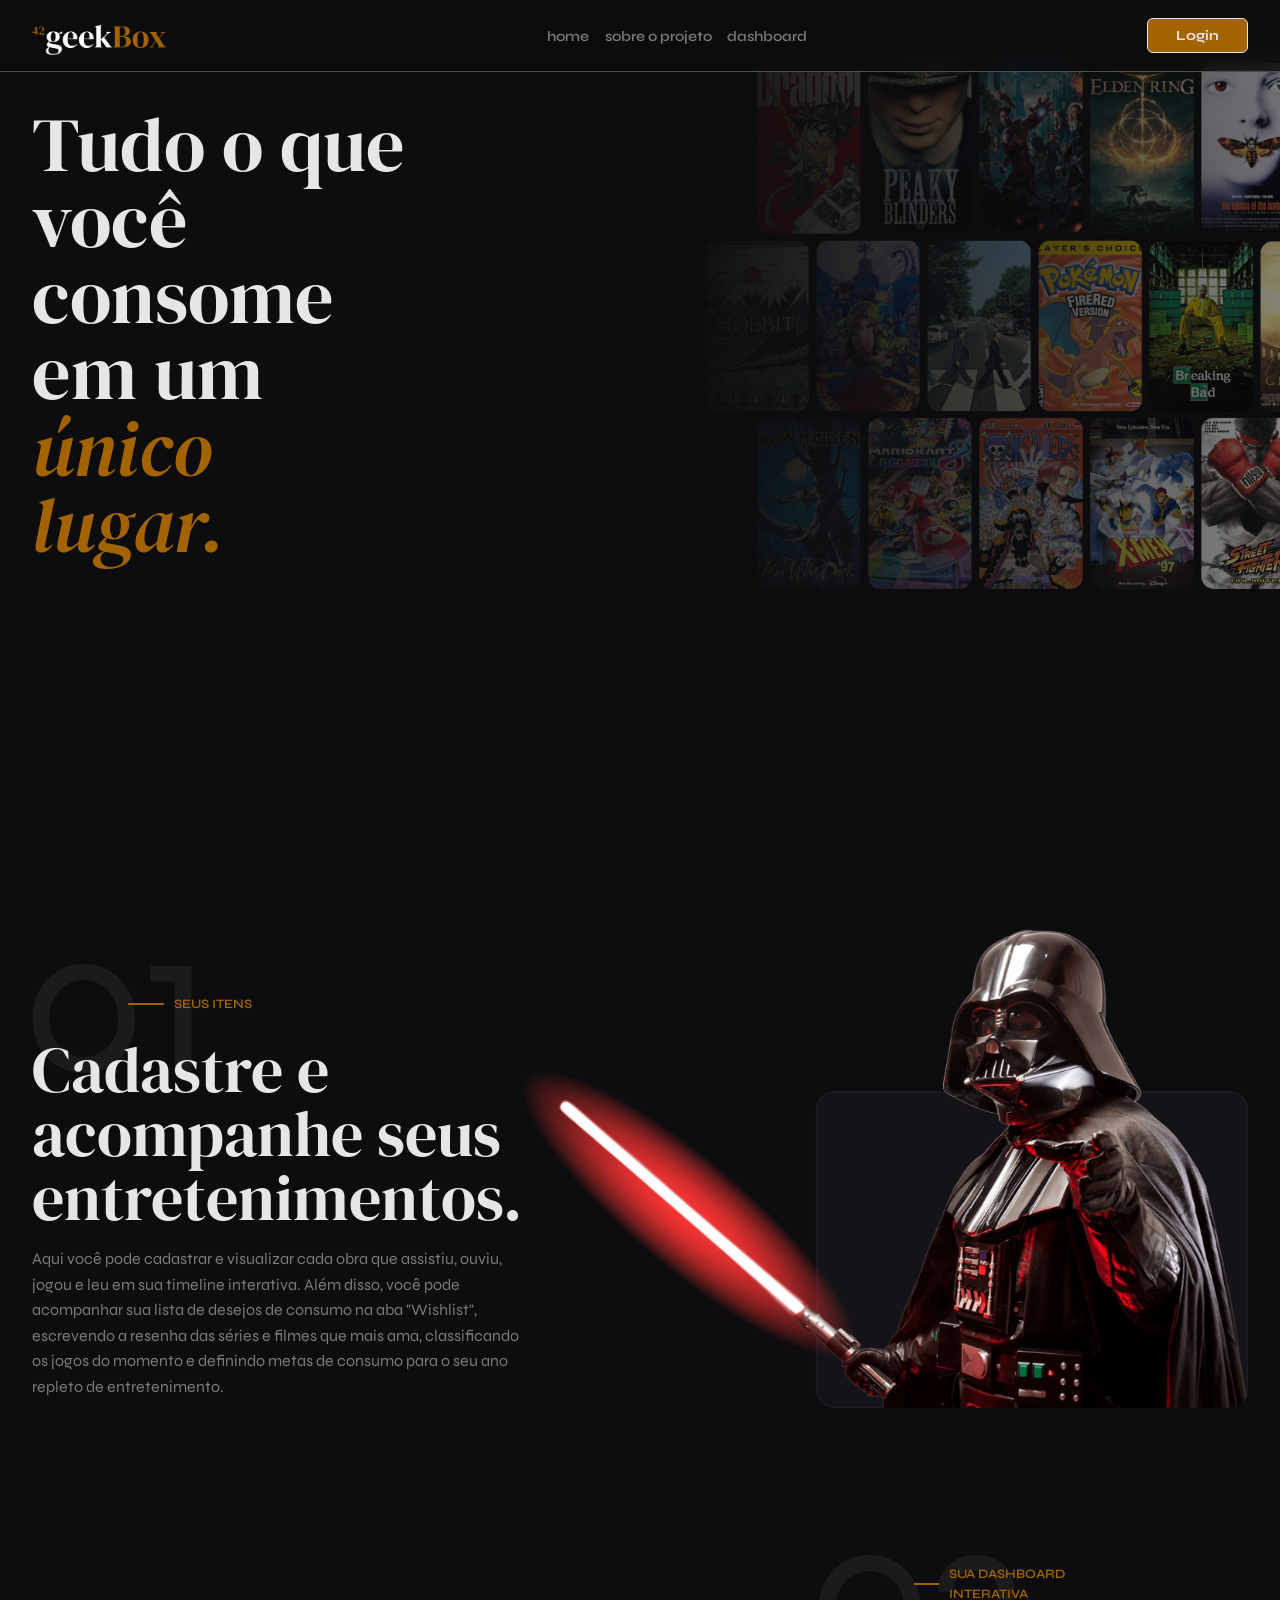
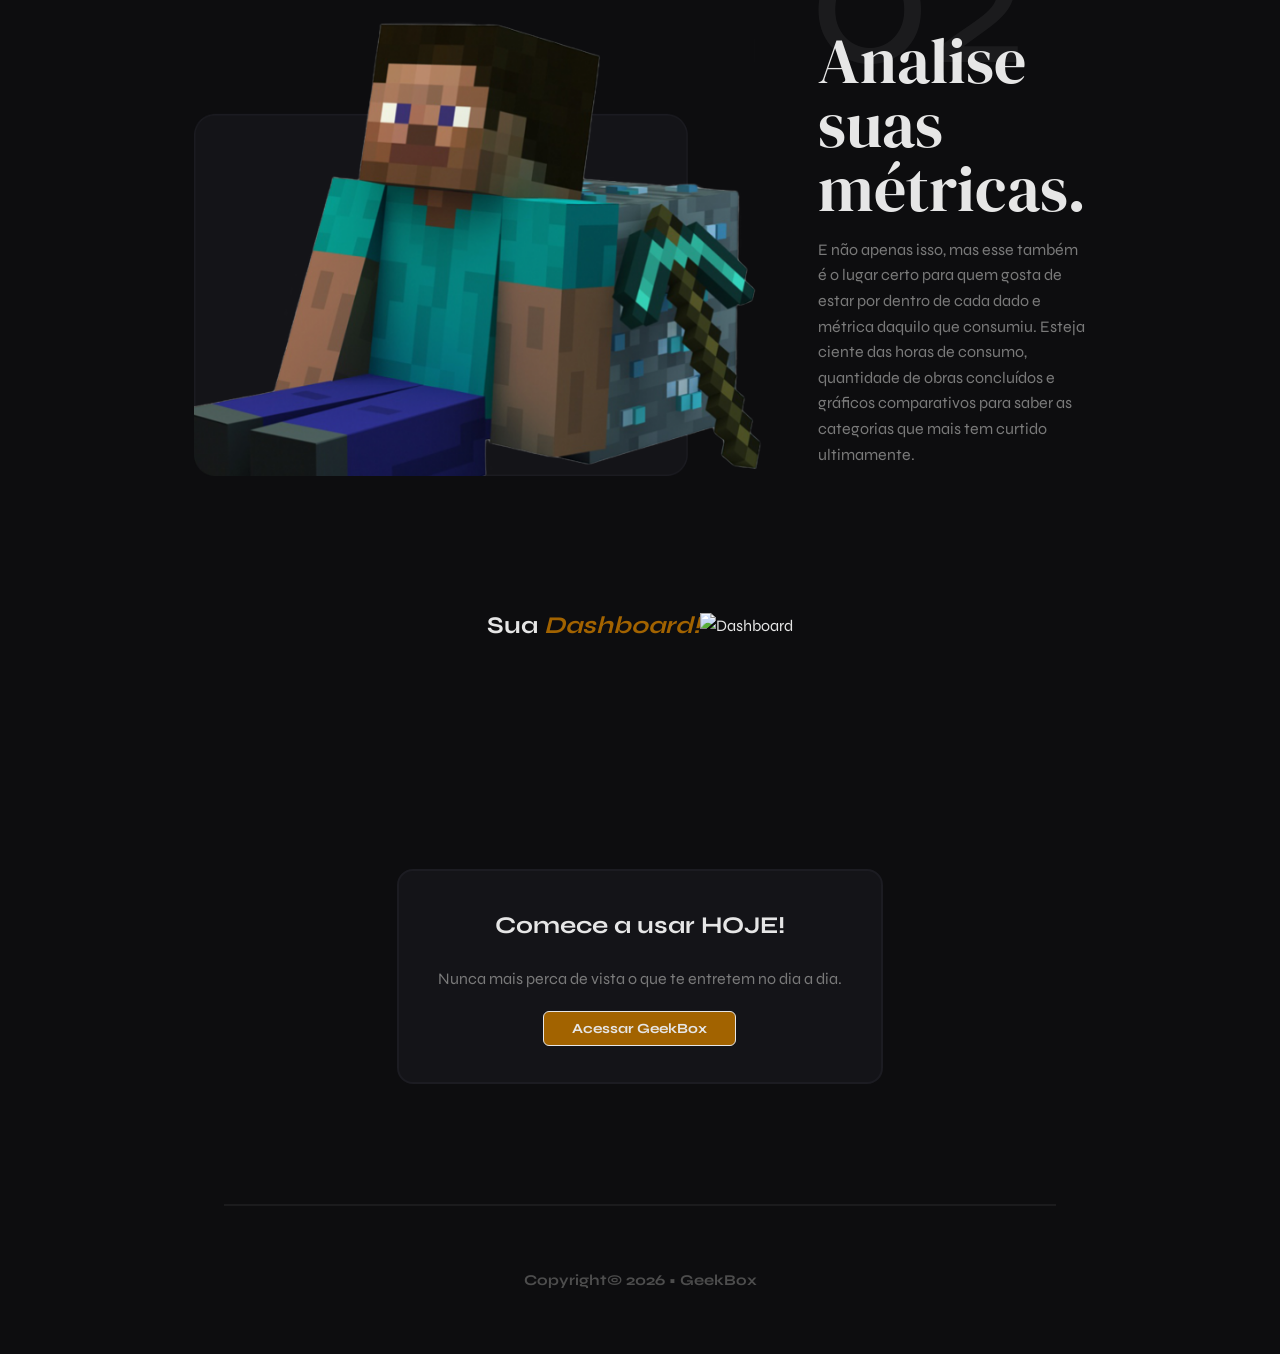
==== commit 5553998b: "favicon and title in page changed" ====
--- a/public/index.html
+++ b/public/index.html
@@ -6,13 +6,13 @@
     <meta http-equiv="X-UA-Compatible" content="IE=edge">
     <meta name="viewport" content="width=device-width, initial-scale=1.0">
 
-    <title>AquaTech | Página Inicial</title>
+    <title>GeekBox | Página Inicial</title>
 
     <script src="./js/sessao.js"></script>
 
     <link rel="stylesheet" href="./css/estilo.css">
     <link rel="stylesheet" href="./css/components.css">
-    <link rel="icon" href="./assets/icon/favicon2.ico">
+    <link rel="icon" href="../assets/logo/Vector.png">
     <link rel="preconnect" href="https://fonts.gstatic.com">
 </head>
 
--- a/public/css/estilo.css
+++ b/public/css/estilo.css
@@ -4,6 +4,10 @@
 
 @import url('https://fonts.googleapis.com/css2?family=DM+Mono:ital,wght@0,300;0,400;0,500;1,300;1,400;1,500&family=DM+Serif+Display:ital@0;1&family=Syne:wght@400..800&display=swap');
 
+
+* {
+  box-sizing: border-box;
+}
 
 body {
   margin: 0;
@@ -22,7 +26,7 @@
   /* --tamanho-simulador: calc(100vh - var(--tamanho-header) - var(--tamanho-footer) - 2px); */
   --tamanho-section: fit-content;
   /* --tamanho-login: calc(100vh - var(--tamanho-header)); */
-  --tamanho-login: 74vh;
+  --tamanho-login: calc(100vh - var(--tamanho-header));
   --tamanho-footer: 65px;
 
   --branco: #e6e6e6;
@@ -46,6 +50,7 @@
   --fonte-principal: 'Syne', sans-serif;
   --fonte-secundaria: 'DM Mono', sans-serif;
 }
+
 
 .container {
   display: flex;
@@ -509,4 +514,66 @@
   50%  {transform: rotate(25deg)}
   75%  {transform: rotate(-25deg)}
   100% {transform: rotate(25deg)}
-}+}
+
+@keyframes slideDown {
+    from { opacity: 0; transform: translateY(-10px); }
+    to { opacity: 1; transform: translateY(0); }
+}
+@keyframes fadeUp {
+    from { opacity: 0; transform: translateY(16px); }
+    to { opacity: 1; transform: translateY(0);}
+}
+@keyframes fadeUp {
+    from { opacity: 0; transform: translateY(20px); }
+    to { opacity: 1; transform: translateY(0); }
+}
+@keyframes scaleIn {
+    from { opacity: 0; transform: scale(0.95); }
+    to { opacity: 1; transform: scale(1); }
+}
+@keyframes fadeIn {
+    from { opacity: 0;}
+    to { opacity: 1; }
+}
+.anim-fade-up {
+    animation: fadeUp 0.5s ease both;
+}
+.anim-scale-in {
+    animation: scaleIn 0.55s ease both;
+}
+.anim-fade-in {
+    animation: fadeIn 0.4s ease both;
+}
+.anim-d1 {
+    animation-delay: 0.1s;
+}
+.anim-d2 {
+    animation-delay: 0.2s;
+}
+.anim-d3 {
+    animation-delay: 0.3s;
+}
+.anim-d4 {
+    animation-delay: 0.4s;
+}
+
+.header-container {
+    animation: slideDown 1s ease both;
+}
+
+.dash-card.kpi:nth-child(1) {
+    animation: fadeUp 0.5s ease 0.08s both;
+}
+
+.dash-card.kpi:nth-child(2) {
+    animation: fadeUp 0.5s ease 0.16s both;
+}
+
+.dash-card.kpi:nth-child(3) {
+    animation: fadeUp 0.5s ease 0.24s both;
+}
+
+.dash-card.kpi:nth-child(4) {
+    animation: fadeUp 0.5s ease 0.32s both;
+}
--- a/public/css/components.css
+++ b/public/css/components.css
@@ -4,6 +4,7 @@
 
 .logo-img img {
     height: 30px;
+    margin-top: 8px;
 }
 
 .btn-login {
@@ -152,3 +153,67 @@
     line-height: 1;
     width: 40%;
 }
+
+
+.search-bar input {
+    background-image: url('../assets/images/icons/search-icon.png');
+    background-repeat: no-repeat;
+    background-position: 290px center;
+    background-size: 20px;
+    padding: 35px;
+    margin-right: 15px;
+
+    background-color: #1C1C22;
+    padding: 8px 12px;
+    border: 1px solid #282830;
+    border-radius: 10px;
+    height: 44px;
+    width: 320px;
+    margin: 0 0 20px 0;
+    transition: border 0.1s ease-in;
+
+    font-family: Syne, sans-serif;
+    color: #e6e6e6;
+    font-size: 1.1em;
+}
+
+.btn-cadastro-div {
+    display: flex;
+    flex-direction: row;
+
+    margin: 0 0 20px 0;
+    justify-content: center;
+    align-items: center;
+}
+
+.btn-cadastro {
+    background-color: #A26300;
+    color: #e6e6e6;
+    border: 2px solid #e6e6e6;
+    border-radius: 6px;
+    padding: 10px 36px;
+    cursor: pointer;
+    transition: 0.3s ease, background-color 0.3s ease;
+
+    font-family: 'Syne', sans-serif;
+    font-weight: 750;
+}
+
+.btn-wishlist {
+    padding: 10px 18px;
+}
+
+.funnel-div {
+    display: flex;
+    flex-direction: row;
+    gap: 4px;
+}
+
+.funnel-div img {
+    height: 16px;
+    width: auto;
+}
+
+#icon-image img {
+    height: 140px;
+}
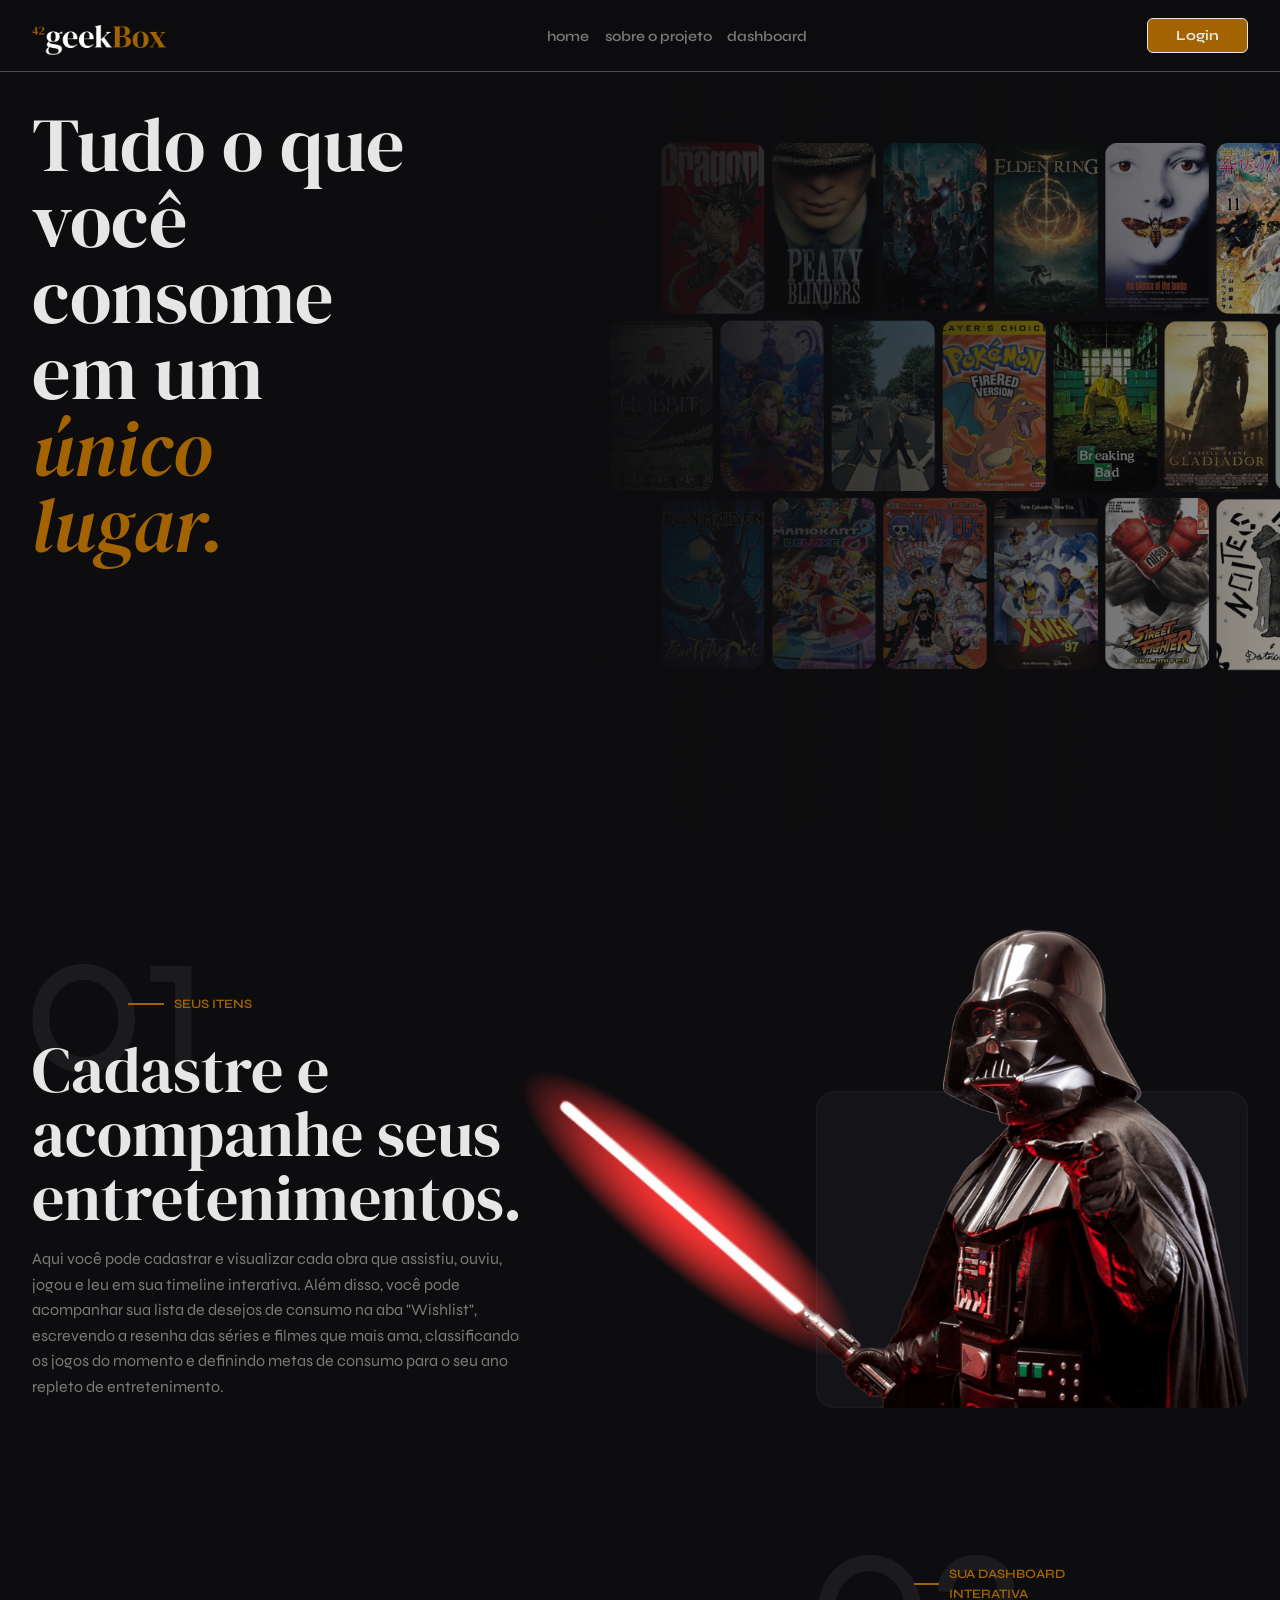
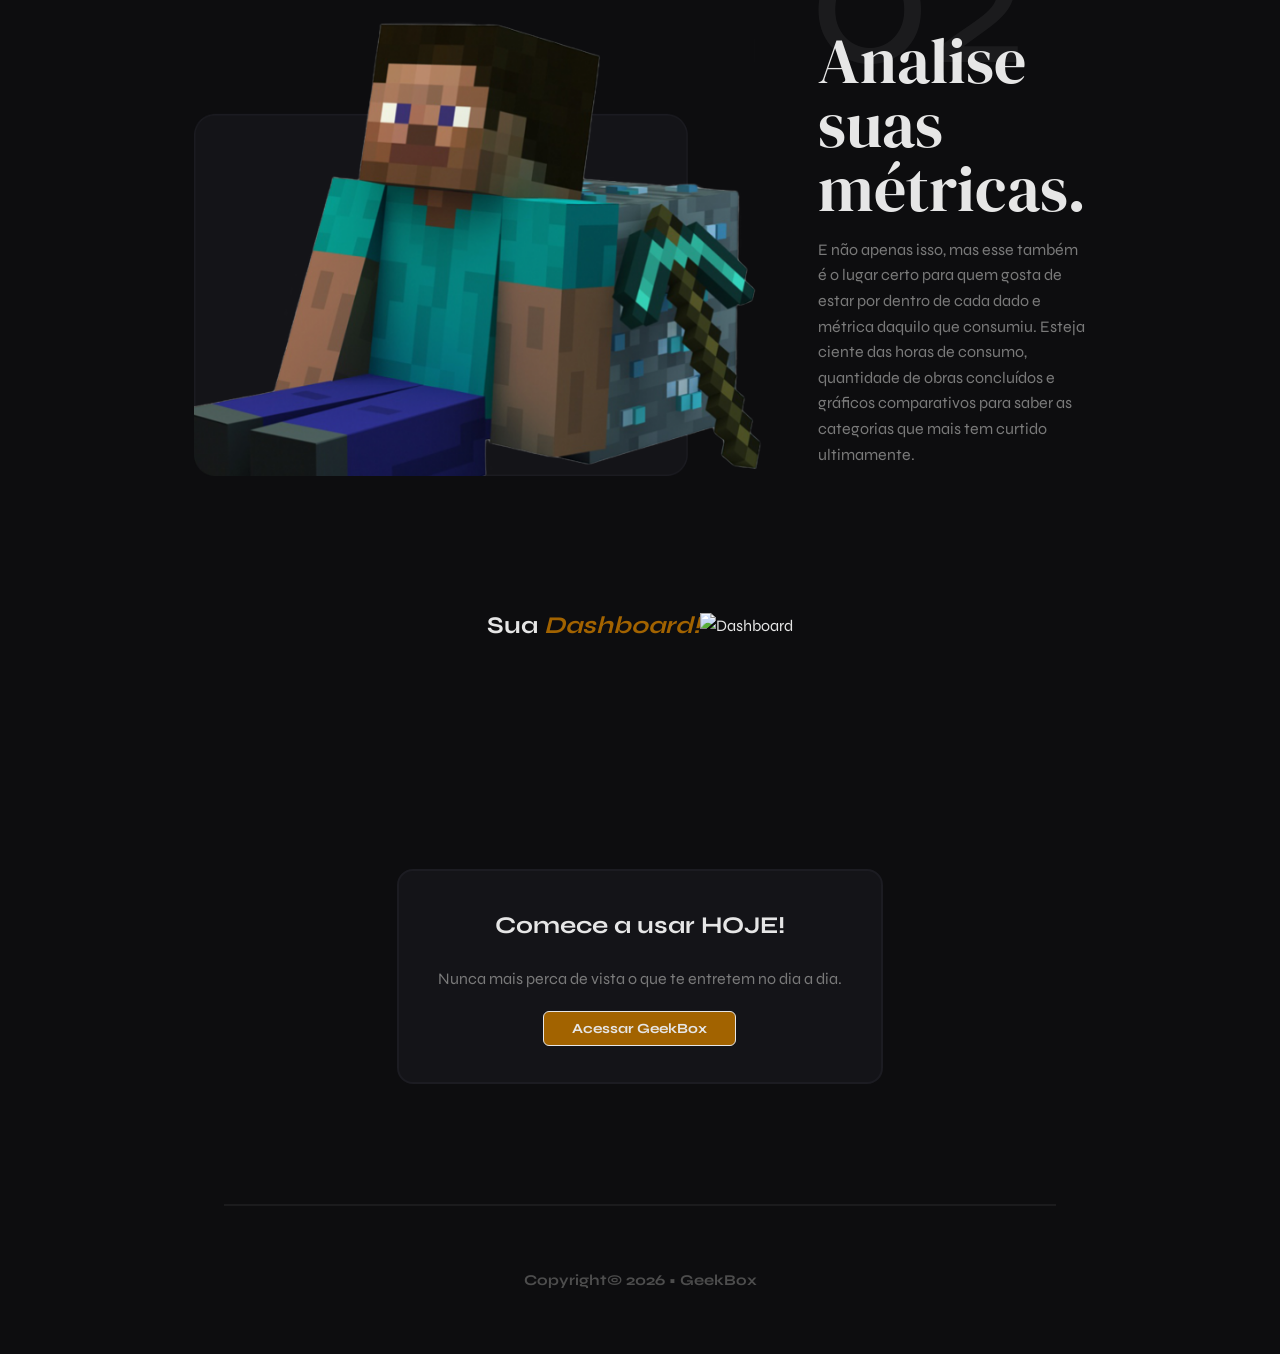
==== commit a22add78: "landing page links" ====
--- a/public/index.html
+++ b/public/index.html
@@ -23,9 +23,9 @@
           <img src="./assets/logo/logo-geekbox.png" alt="">
         </div>
         <ul class="navbar">
-          <li><a href="#">home</a></li>    
-          <li><a href="#">sobre o projeto</a></li>    
-          <li><a href="#">dashboard</a></li>    
+          <li><a href="#first">home</a></li>    
+          <li><a href="#second">sobre o projeto</a></li>    
+          <li><a href="#third">dashboard</a></li>    
         </ul>
         <a href="./login.html">
           <button class="btn-login">Login</button>
@@ -34,7 +34,7 @@
     </div>
   
 
-    <div>
+    <div id="first">
       <div class="banner">
         <div class="container">
           <p>Tudo o que você consome em um <span class="italic-span">único lugar.</span></p>
@@ -44,7 +44,7 @@
   
 
 <!-- SEGUNDA SECTION -->
-    <div class="social">
+    <div class="social" id="second">
       <div class="container">
         <div class="content">
           <div class="container-text">
@@ -75,7 +75,7 @@
     </div>
 
 <!-- TERCEIRA SECTION -->
-    <div class="social">
+    <div class="social" id="third">
       <div class="container">
         <div class="content-second">
           <div class="content-img">
--- a/public/css/estilo.css
+++ b/public/css/estilo.css
@@ -7,6 +7,10 @@
 
 * {
   box-sizing: border-box;
+}
+
+html {
+  scroll-behavior: smooth;
 }
 
 body {
@@ -110,7 +114,9 @@
   height: var(--tamanho-banner);
 
   background-image: url('../assets/landing-page/banner-img.png');
+  background-position: center 80px;
   background-size: cover;
+  background-repeat: no-repeat;
 }
 
 .banner .container {
@@ -577,3 +583,8 @@
 .dash-card.kpi:nth-child(4) {
     animation: fadeUp 0.5s ease 0.32s both;
 }
+
+#box-span {
+  color: var(--dourado-principal);
+  font-style: normal;
+}
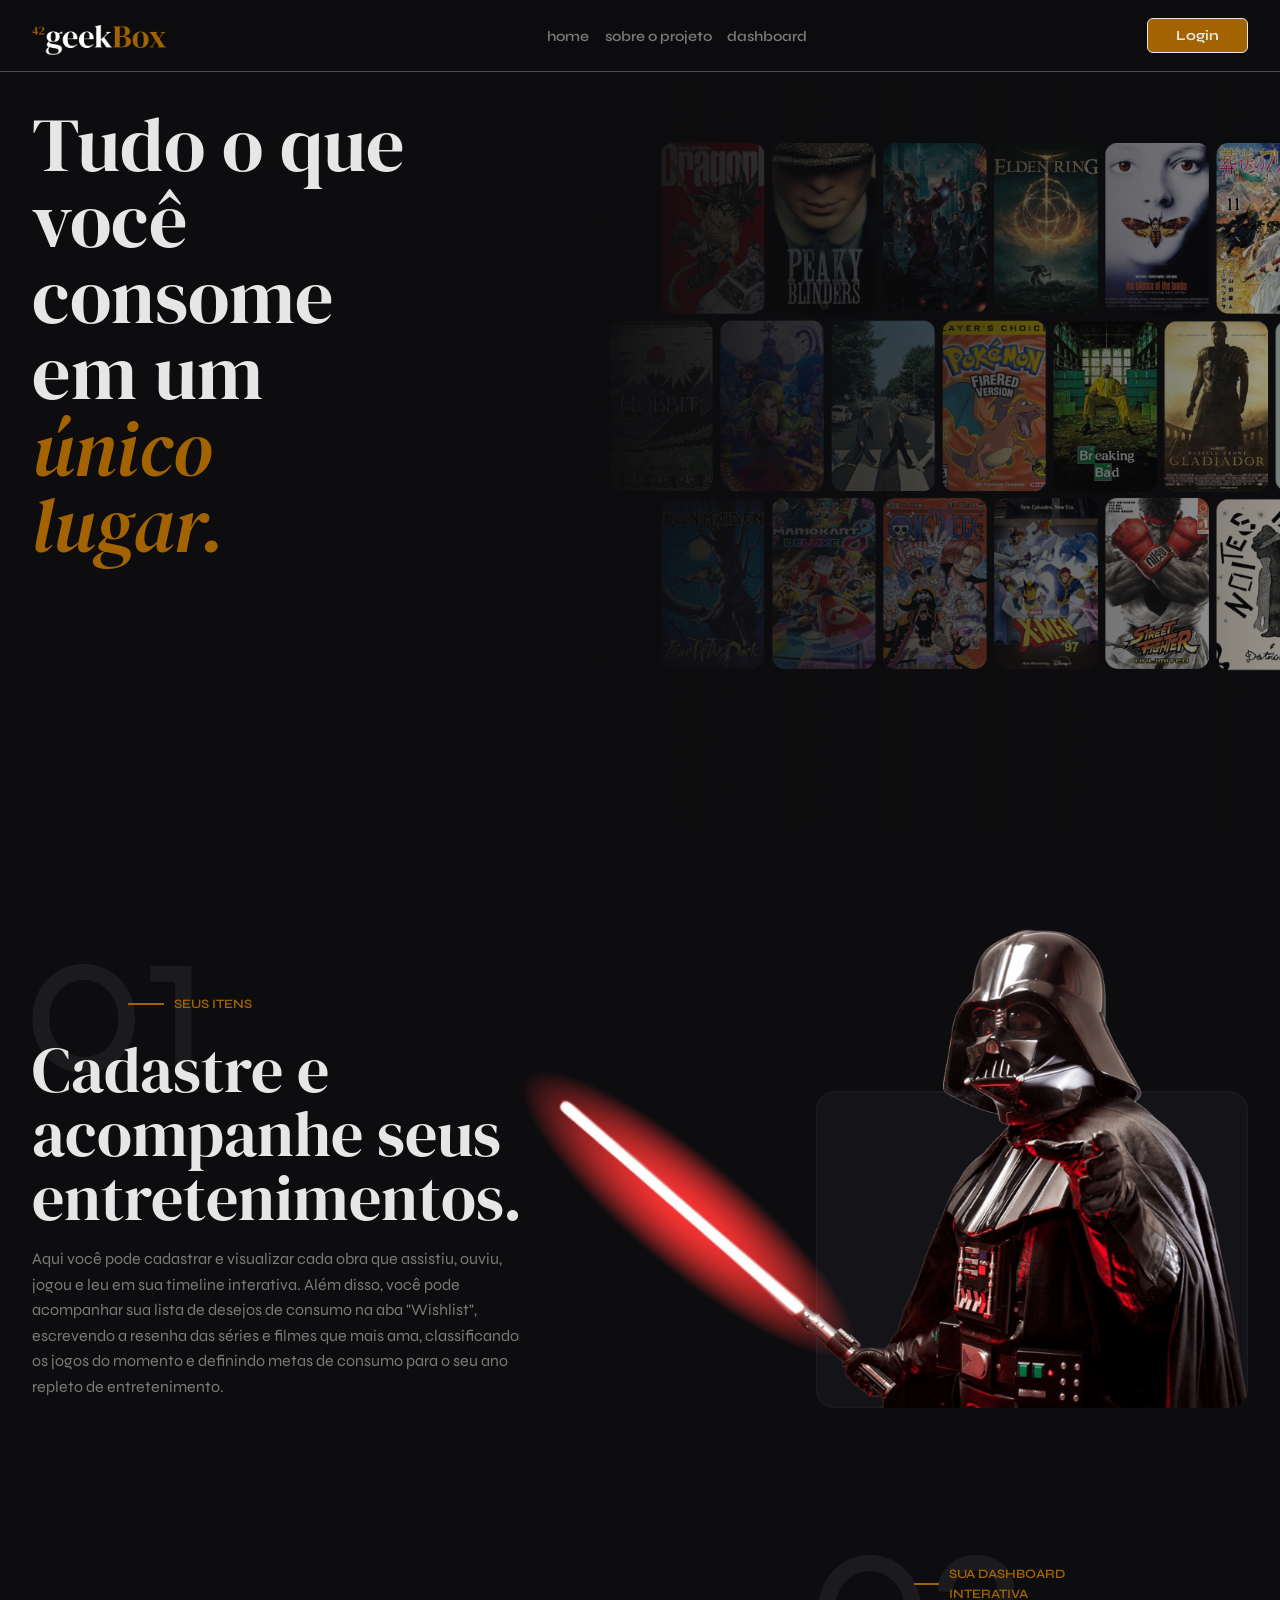
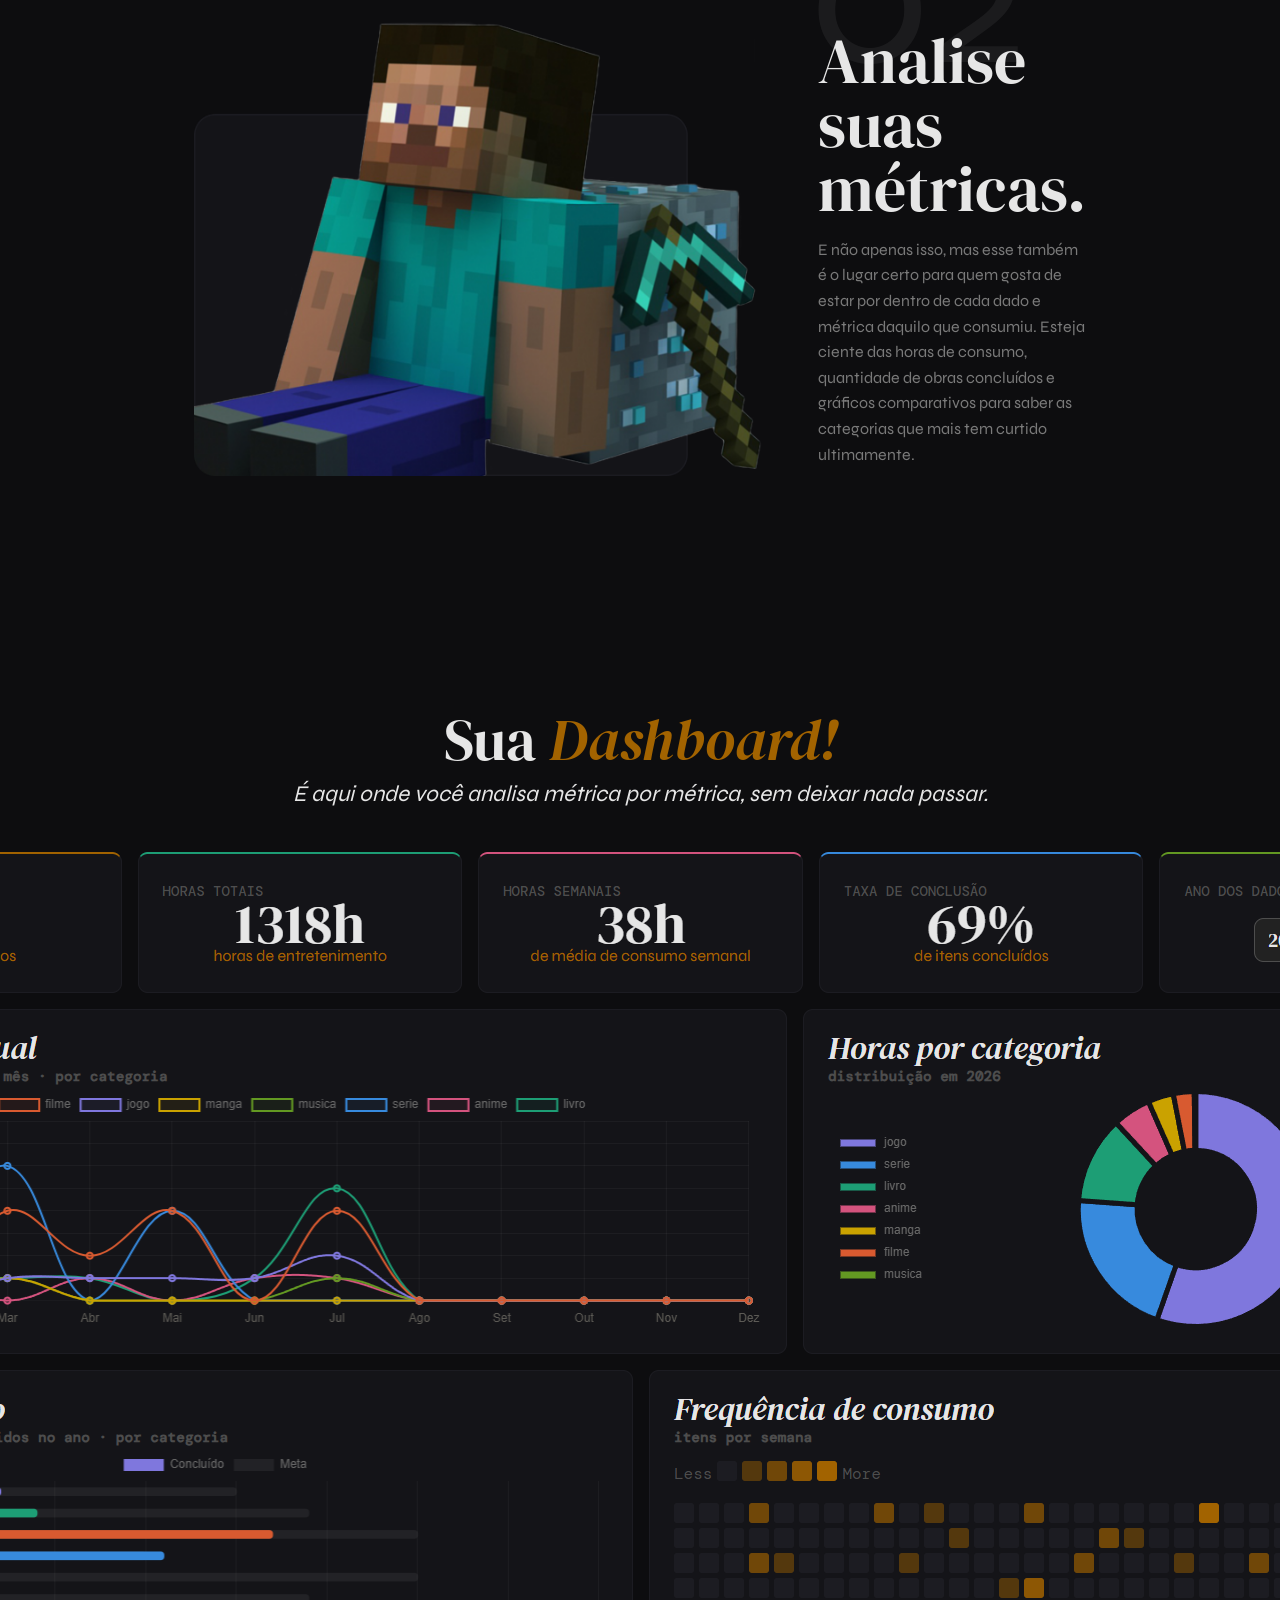
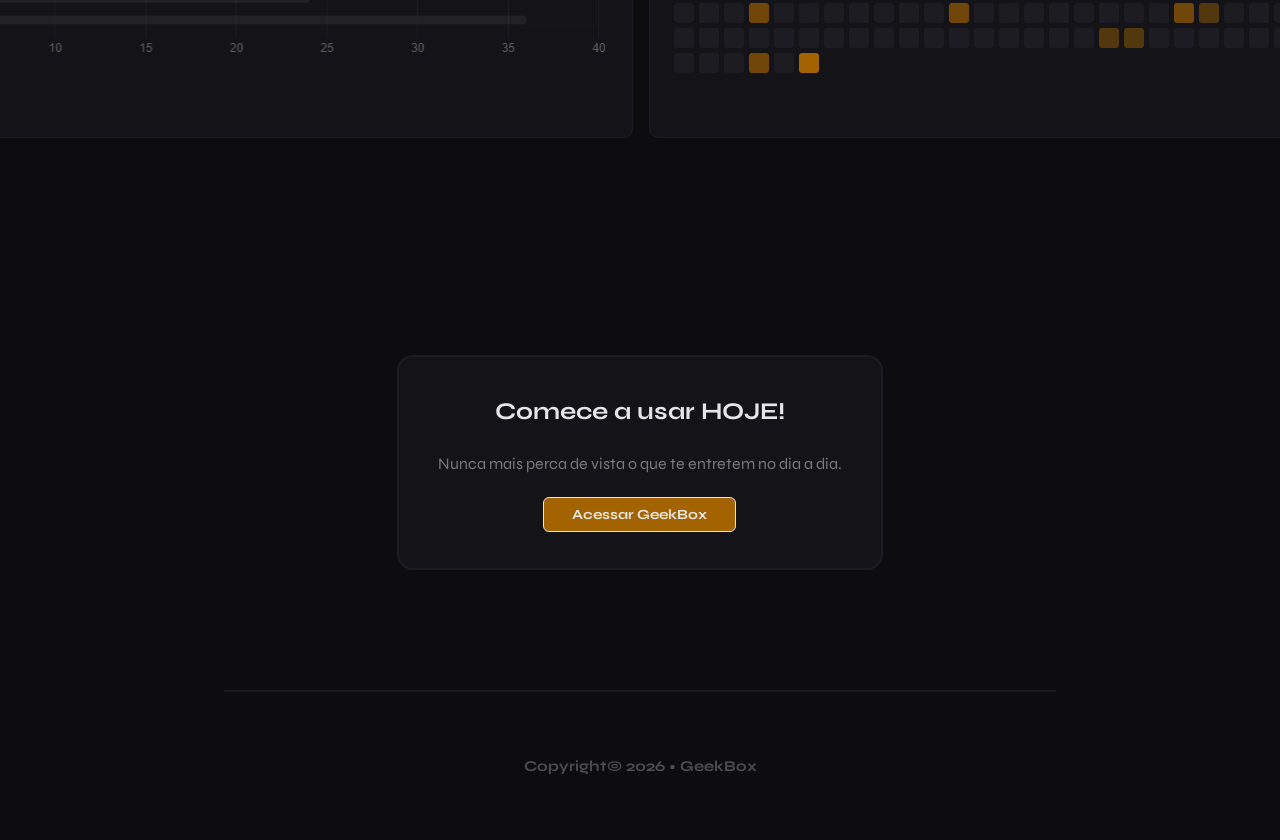
==== commit 323516b0: "landing page + metrics" ====
--- a/public/index.html
+++ b/public/index.html
@@ -25,7 +25,7 @@
         <ul class="navbar">
           <li><a href="#first">home</a></li>    
           <li><a href="#second">sobre o projeto</a></li>    
-          <li><a href="#third">dashboard</a></li>    
+          <li><a href="#dashboard-div">dashboard</a></li>    
         </ul>
         <a href="./login.html">
           <button class="btn-login">Login</button>
@@ -106,12 +106,17 @@
       </div>
     </div>
 
-    <div class="social">
+    <div class="social" id="dashboard-div">
       <div class="container social-dashboard">
-         <h2 class="dashboard-title">
-            <p>Sua <span class="italic-span">Dashboard!</span></p>  
-          </h2>
-          <img src="/assets/images/landing-page/dashboard-print.png" alt="Dashboard" class="dashboard-img">
+         <div class="div-dash-title">
+           <h2 class="dashboard-title">
+              Sua <span class="italic-span">Dashboard!</span>
+            </h2>
+            <p>É aqui onde você analisa métrica por métrica, sem deixar nada passar.</p>
+         </div>
+          <div>
+            <img src="./assets/imgs/dash-img.png" alt="Dashboard" class="dashboard-img">
+          </div>
       </div>
     </div>
 
@@ -120,7 +125,7 @@
         <div class="card card-cta">
           <h2>Comece a usar <span>HOJE!</span></h2>
           <p>Nunca mais perca de vista o que te entretem no dia a dia.</p>
-          <button class="btn-login">Acessar GeekBox</button>
+          <a href="login.html"><button class="btn-login">Acessar GeekBox</button></a>
         </div>
       </div>
     </div>
--- a/public/css/estilo.css
+++ b/public/css/estilo.css
@@ -564,6 +564,18 @@
     animation-delay: 0.4s;
 }
 
+.item-anim {
+    opacity: 0;
+    transform: translateY(-20px);
+    transition: all 0.3s ease;
+}
+
+.item-anim.show {
+    opacity: 1;
+    transform: translateY(0);
+}
+
+
 .header-container {
     animation: slideDown 1s ease both;
 }
@@ -582,9 +594,50 @@
 
 .dash-card.kpi:nth-child(4) {
     animation: fadeUp 0.5s ease 0.32s both;
+}
+
+.dash-card.kpi:nth-child(5) {
+    animation: fadeUp 0.5s ease 0.40s both;
 }
 
 #box-span {
   color: var(--dourado-principal);
   font-style: normal;
+}
+
+#span-concluido {
+    color: #1D9E75;
+}
+
+.social-dashboard {
+  display: flex;
+  flex-direction: column;
+  text-align: center;
+  justify-content: center;
+  align-items: center;
+}
+
+.div-dash-title {
+  display: flex;
+  flex-direction: column;
+  justify-content: center;
+  align-items: center;
+}
+
+.div-dash-title h2 {
+  margin: 148px 0 0 0;
+  line-height: 1.0;
+  font-family: var(--fonte-titulo);
+  font-weight: 400;
+  font-size: 3.6em;
+}
+
+.div-dash-title p {
+  margin: 0;
+  line-height: 1.0;
+  font-family: var(--fonte-principal);
+  font-weight: 400;
+  font-size: 1.4em;
+  font-style: italic;
+  margin: 14px 0 24px 0;  
 }
--- a/public/css/components.css
+++ b/public/css/components.css
@@ -14,7 +14,7 @@
     border-radius: 6px;
     padding: 8px 28px;
     cursor: pointer;
-    font-family: 'Syne', sans-serif;
+    font-family: var(--fonte-principal), sans-serif;
     font-weight: 700;
     font-size: 14px;
 }
@@ -155,8 +155,31 @@
 }
 
 
+.elipse-btn {
+    background-color: transparent;
+    border: none;
+    cursor: pointer;
+    display: flex;
+    flex-direction: column;
+    gap: 4px;
+    padding: 10px;
+}
+
+.elipse-btn span {
+    width: 4px;
+    height: 4px;
+    background-color: #e6e6e6;
+    border-radius: 50%;
+}
+
+.close-modal button {
+    background: transparent;
+    border: none;
+    transition: 0.3s ease-in-out;
+}   
+
 .search-bar input {
-    background-image: url('../assets/images/icons/search-icon.png');
+    background-image: url('../assets/icons/search-icon.png');
     background-repeat: no-repeat;
     background-position: 290px center;
     background-size: 20px;
@@ -195,7 +218,7 @@
     cursor: pointer;
     transition: 0.3s ease, background-color 0.3s ease;
 
-    font-family: 'Syne', sans-serif;
+    font-family: var(--fonte-principal), sans-serif;
     font-weight: 750;
 }
 
@@ -217,3 +240,99 @@
 #icon-image img {
     height: 140px;
 }
+
+
+.label-box input {
+    background-color: transparent;
+    padding: 8px 10px;
+
+    width: 100%;
+    margin-bottom: 14px;
+
+    border: 2px solid #e6e6e6;
+    border-radius: 6px;
+
+    color: #e6e6e6;
+}
+
+.label-box select {
+    background-color: transparent;
+    padding: 8px 10px;
+
+    width: 100%;
+    margin-bottom: 14px;
+
+    border: 2px solid #e6e6e6;
+    border-radius: 6px;
+
+    color: #e6e6e6;
+}
+
+::placeholder {
+    color: #707070;
+    font-family: var(--fonte-principal), sans-serif;
+}
+
+.responsive-labels {
+    display: flex;
+    flex-direction: row;
+
+    gap: 20px;
+}
+
+select {
+    min-inline-size: 14ch;
+    justify-content: space-between;
+}
+
+select, select::picker(select) {
+    font-size: 1.1em;
+    appearance: base-select;
+    padding: 1rem;
+    border: 0.5px solid #4D4D4D;
+    border-radius: 1rem;
+    background-color: #222;
+    line-height: 1.6;
+    color: #e6e6e6;
+}
+
+
+select::picker-icon {
+    color: #4D4D4D;
+    transition: transform 0.4s ease;
+    margin-right: 8px;
+    border-radius: 100px;
+}
+
+select:open::picker-icon {
+    transform: rotate(90deg);
+}
+
+
+.btn-filtro-div {
+    display: flex;
+    flex-direction: row;
+    gap: 12px;
+}
+
+.avaliacao {
+    display: flex;
+    flex-direction: row;
+    gap: 2px;
+    padding: 0;
+}
+
+.star-icon {
+    list-style: none;
+    cursor: pointer;
+    font-size: 24px;
+    color: #A26300;
+}
+
+.star-icon::before {
+    content: "\2606"; 
+}
+
+.star-icon.ativo::before {
+    content: "\2605"; 
+}
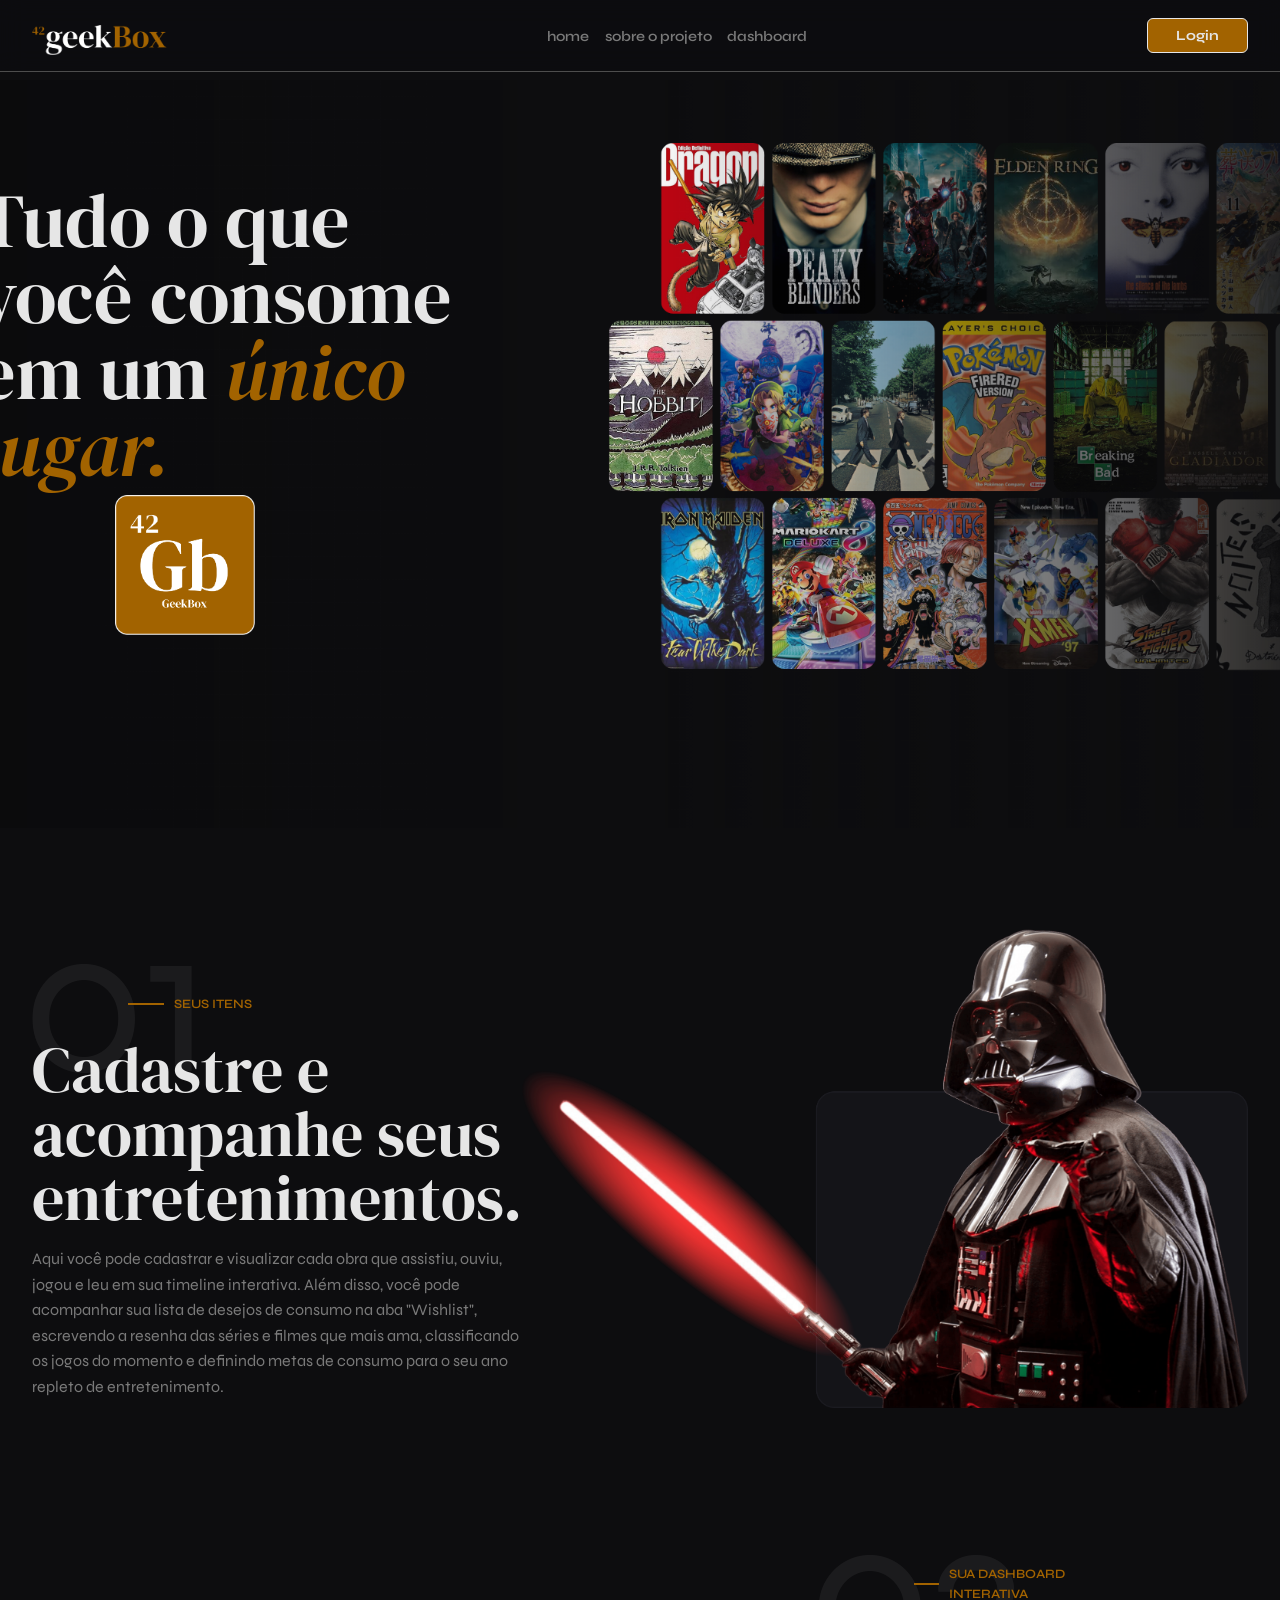
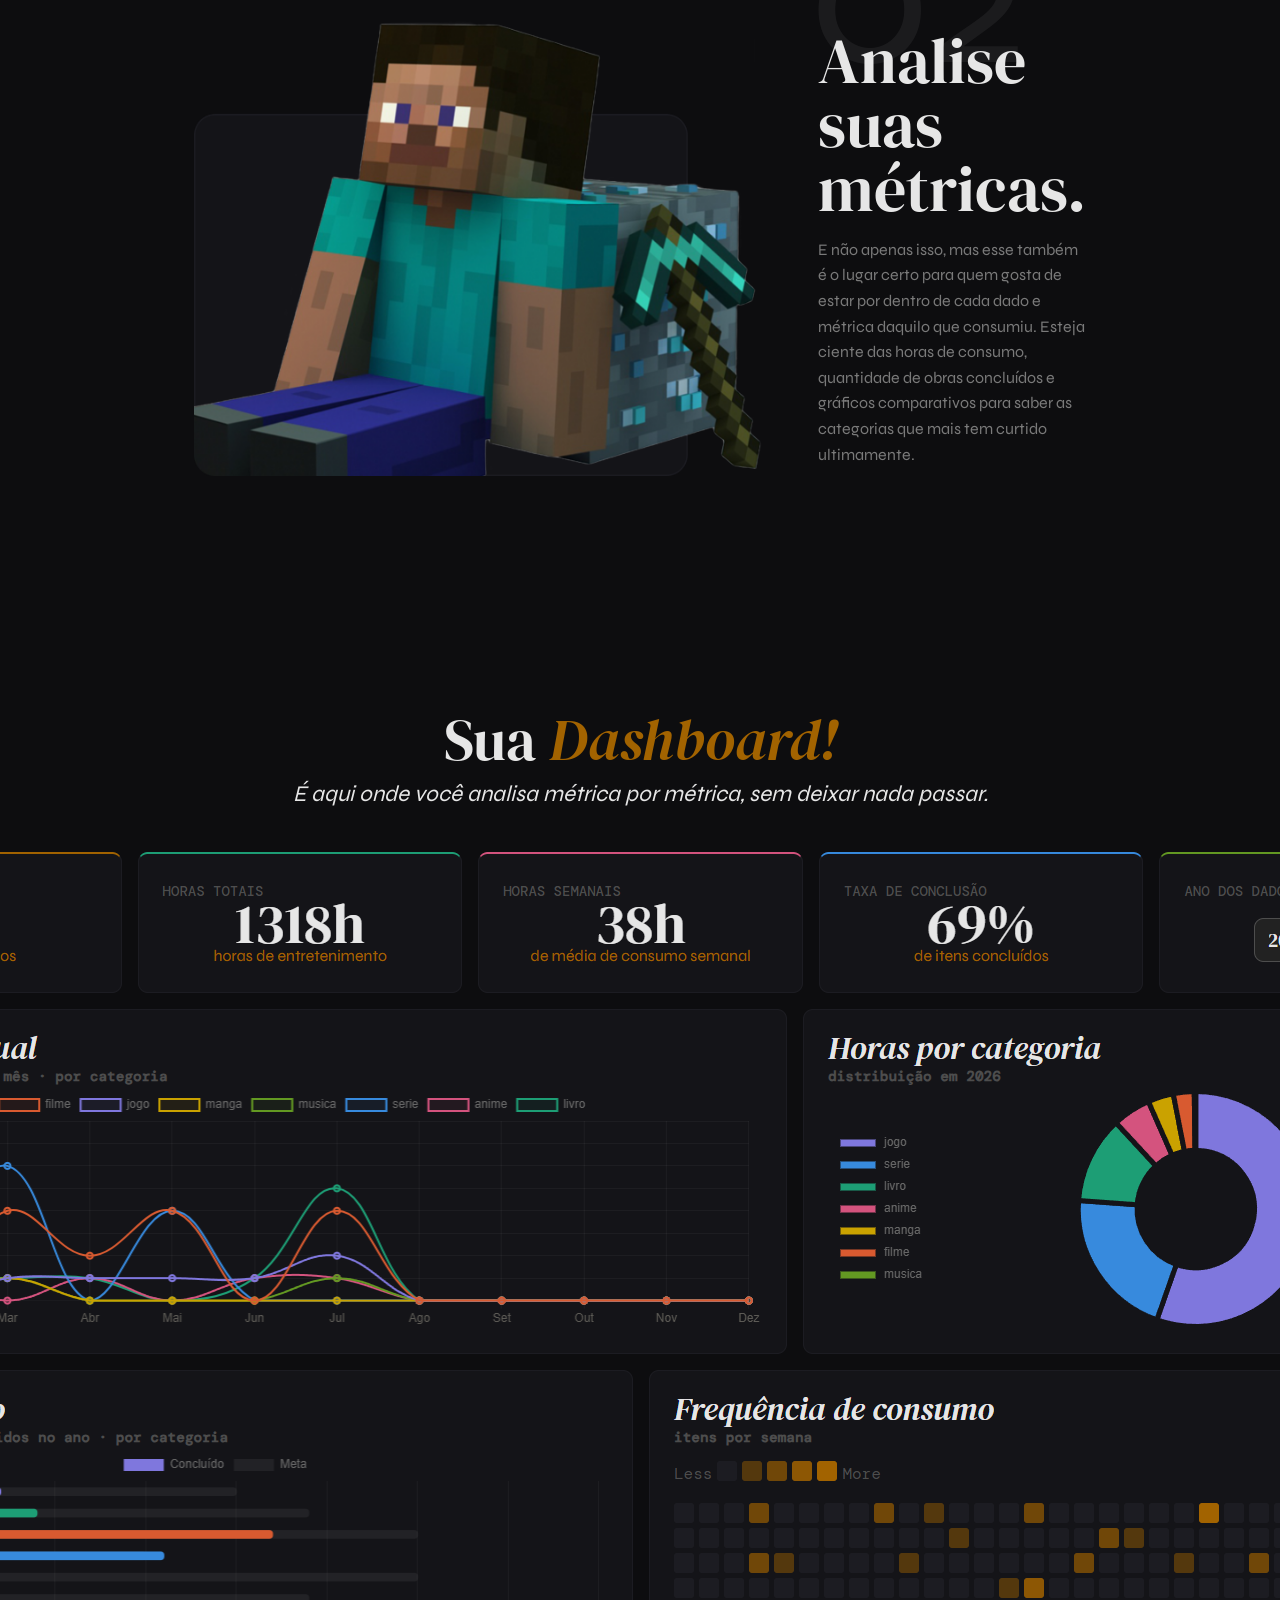
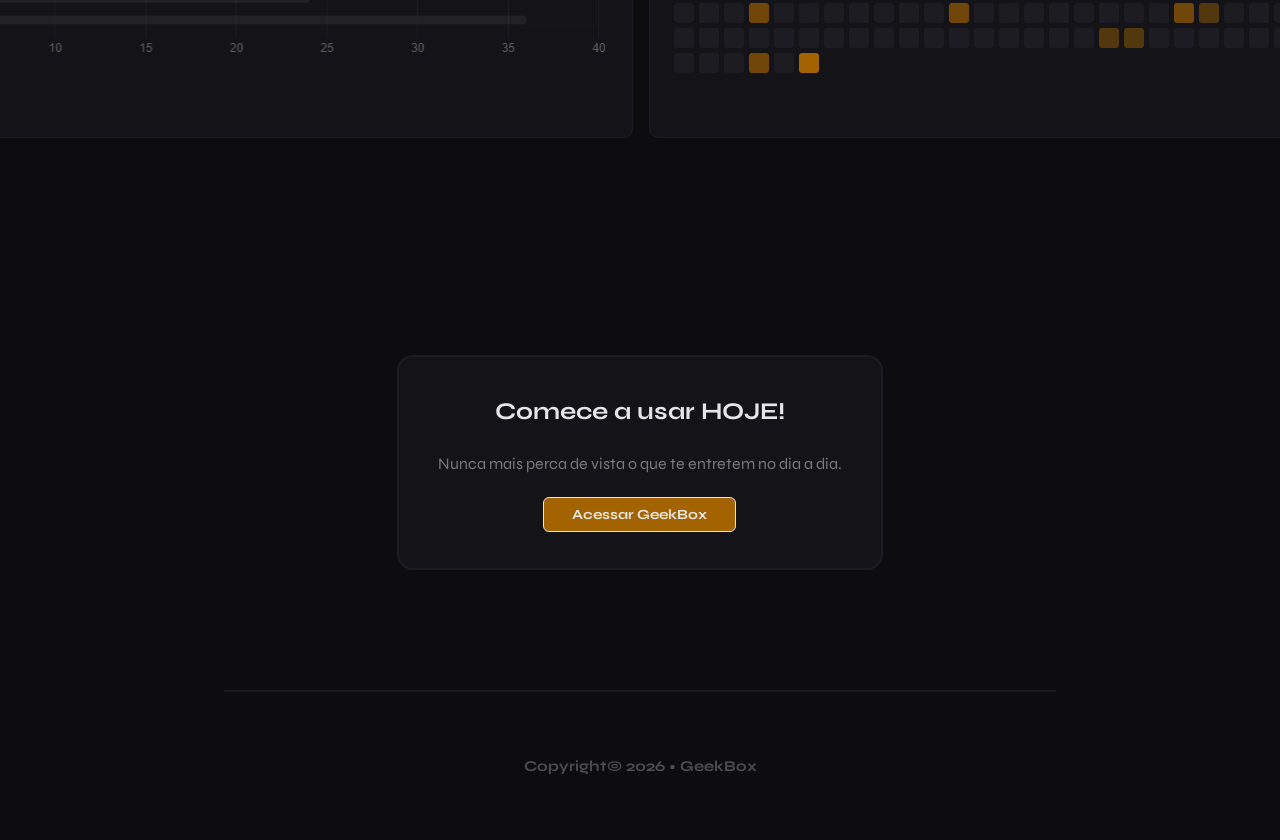
==== commit 17da0ff0: "home image fixed and improved" ====
--- a/public/index.html
+++ b/public/index.html
@@ -38,6 +38,9 @@
       <div class="banner">
         <div class="container">
           <p>Tudo o que você consome em um <span class="italic-span">único lugar.</span></p>
+          <div class="logo-image">
+            <img src="./assets/landing-page/Vector (5).png" alt="">
+          </div>
         </div>
       </div>
     </div>
--- a/public/css/components.css
+++ b/public/css/components.css
@@ -112,6 +112,33 @@
     width: 90%;
     line-height: 1;
 }
+
+.banner .container {
+    display: flex;
+    flex-direction: column;
+}
+
+.logo-image {
+    position: absolute;
+    left:9%;
+    top: 55%;
+}
+
+.logo-image img {
+    height: 140px;
+}
+
+/* .side-image {
+    position: absolute;
+    right: 0;
+    top: 50%;
+    transform: translateY(-50%);
+}
+
+.side-image img {
+    display: block;
+    max-height: 90vh;
+} */
 /* 
 .banner .container p {
   width: 40%;
